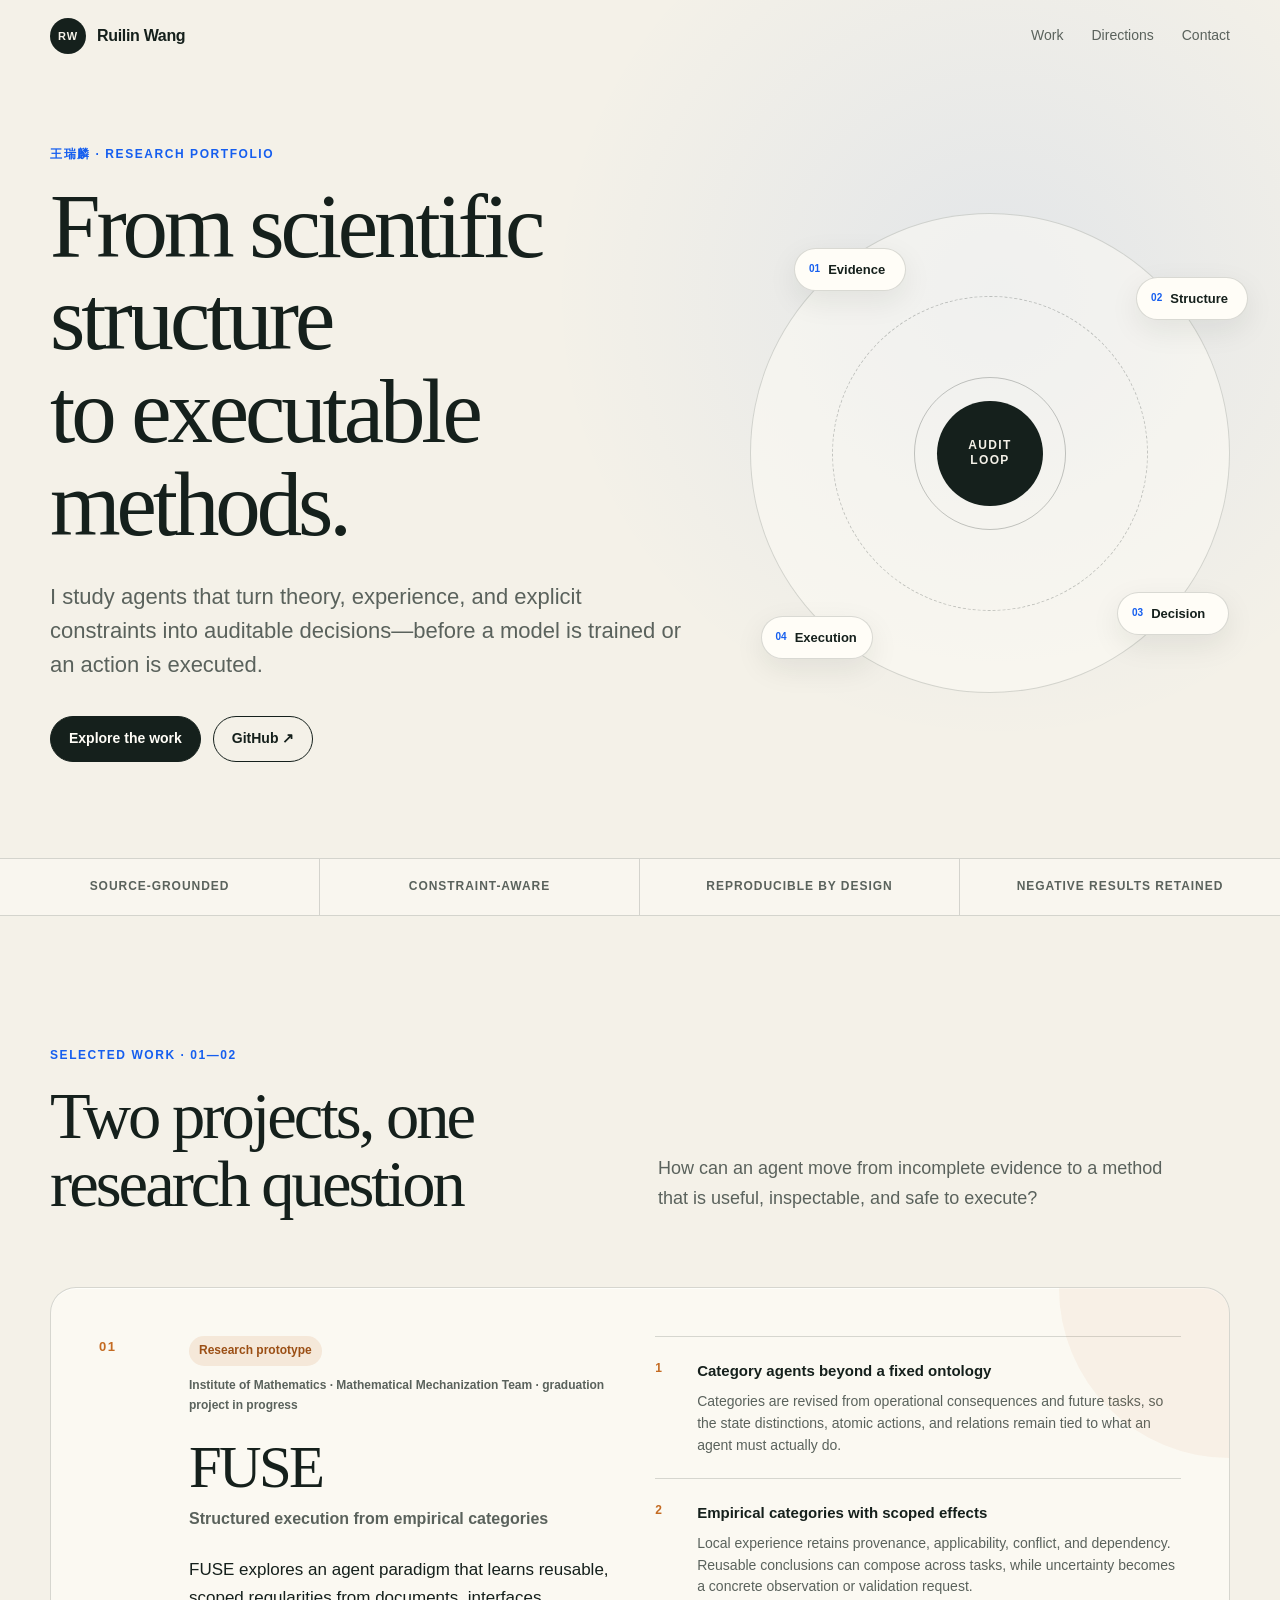
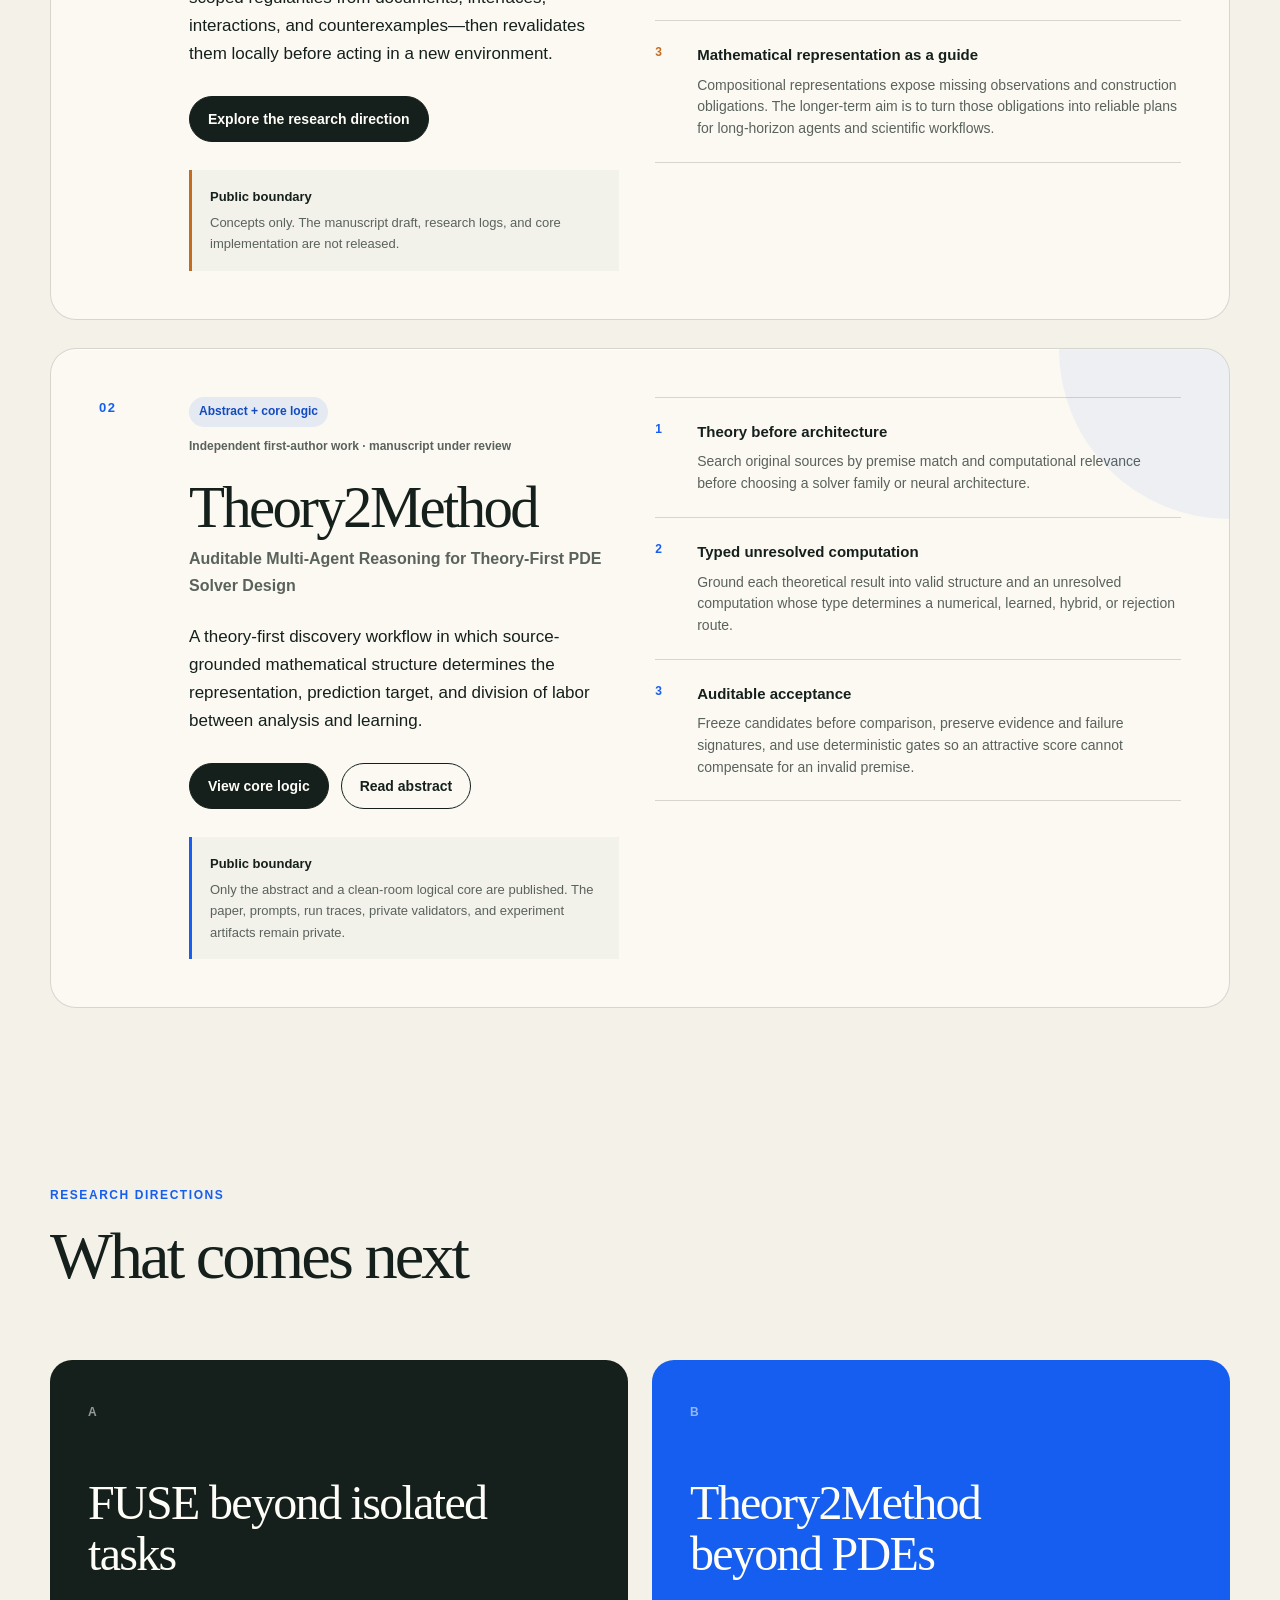
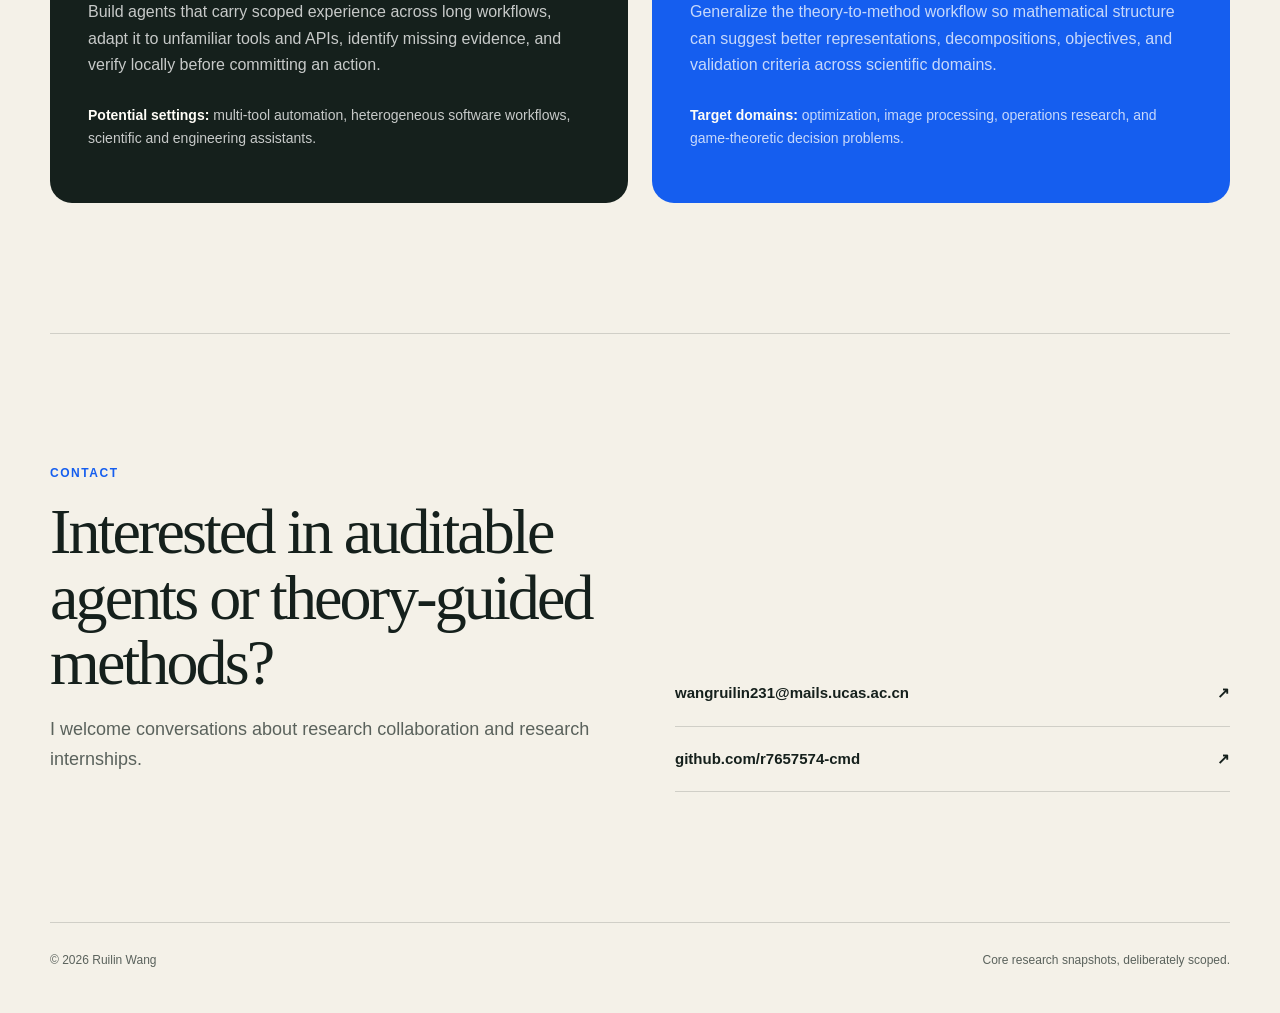
==== index.html @ 45736b16 "Build public research portfolio for FUSE and Theory2Method" ====
<!doctype html>
<html lang="en">
<head>
  <meta charset="utf-8">
  <meta name="viewport" content="width=device-width, initial-scale=1">
  <meta name="description" content="Ruilin Wang's research portfolio: structured agent execution and theory-first method discovery.">
  <meta name="theme-color" content="#f4f1e8">
  <title>Ruilin Wang — Research Portfolio</title>
  <link rel="icon" href="assets/mark.svg" type="image/svg+xml">
  <link rel="stylesheet" href="styles.css">
</head>
<body>
  <a class="skip-link" href="#main">Skip to content</a>

  <header class="site-header" data-header>
    <a class="brand" href="#top" aria-label="Ruilin Wang, home">
      <span class="brand-mark" aria-hidden="true">RW</span>
      <span>Ruilin Wang</span>
    </a>
    <nav class="nav" aria-label="Primary navigation">
      <a href="#work">Work</a>
      <a href="#directions">Directions</a>
      <a href="#contact">Contact</a>
    </nav>
  </header>

  <main id="main">
    <section class="hero" id="top">
      <div class="hero-copy reveal">
        <p class="eyebrow">王瑞麟 · Research portfolio</p>
        <h1>From scientific structure<br>to executable methods.</h1>
        <p class="hero-lede">
          I study agents that turn theory, experience, and explicit constraints into
          auditable decisions—before a model is trained or an action is executed.
        </p>
        <div class="hero-actions">
          <a class="button button-primary" href="#work">Explore the work</a>
          <a class="button button-quiet" href="https://github.com/r7657574-cmd" rel="me">GitHub ↗</a>
        </div>
      </div>

      <div class="hero-diagram reveal" aria-label="Evidence, structure, decision, and execution research loop">
        <div class="orbit orbit-a"></div>
        <div class="orbit orbit-b"></div>
        <div class="diagram-node node-evidence"><span>01</span>Evidence</div>
        <div class="diagram-node node-structure"><span>02</span>Structure</div>
        <div class="diagram-node node-decision"><span>03</span>Decision</div>
        <div class="diagram-node node-execution"><span>04</span>Execution</div>
        <div class="diagram-core">AUDIT<br>LOOP</div>
      </div>
    </section>

    <section class="principle-strip" aria-label="Research principles">
      <p>Source-grounded</p>
      <p>Constraint-aware</p>
      <p>Reproducible by design</p>
      <p>Negative results retained</p>
    </section>

    <section class="section" id="work">
      <div class="section-heading reveal">
        <p class="eyebrow">Selected work · 01—02</p>
        <h2>Two projects, one research question</h2>
        <p>How can an agent move from incomplete evidence to a method that is useful, inspectable, and safe to execute?</p>
      </div>

      <article class="project project-fuse reveal" id="fuse">
        <div class="project-index">01</div>
        <div class="project-intro">
          <div class="project-meta">
            <span class="tag tag-amber">Research prototype</span>
            <span>Institute of Mathematics · Mathematical Mechanization Team · graduation project in progress</span>
          </div>
          <h3>FUSE</h3>
          <p class="project-subtitle">Structured execution from empirical categories</p>
          <p class="project-summary">
            FUSE explores an agent paradigm that learns reusable, scoped regularities from
            documents, interfaces, interactions, and counterexamples—then revalidates them
            locally before acting in a new environment.
          </p>
          <div class="project-actions">
            <a class="button button-primary" href="projects/fuse/">Explore the research direction</a>
          </div>
          <div class="release-note">
            <strong>Public boundary</strong>
            <span>Concepts only. The manuscript draft, research logs, and core implementation are not released.</span>
          </div>
        </div>
        <div class="contribution-list" aria-label="FUSE core ideas">
          <div class="contribution">
            <span>1</span>
            <div>
              <h4>Category agents beyond a fixed ontology</h4>
              <p>Categories are revised from operational consequences and future tasks, so the state distinctions, atomic actions, and relations remain tied to what an agent must actually do.</p>
            </div>
          </div>
          <div class="contribution">
            <span>2</span>
            <div>
              <h4>Empirical categories with scoped effects</h4>
              <p>Local experience retains provenance, applicability, conflict, and dependency. Reusable conclusions can compose across tasks, while uncertainty becomes a concrete observation or validation request.</p>
            </div>
          </div>
          <div class="contribution">
            <span>3</span>
            <div>
              <h4>Mathematical representation as a guide</h4>
              <p>Compositional representations expose missing observations and construction obligations. The longer-term aim is to turn those obligations into reliable plans for long-horizon agents and scientific workflows.</p>
            </div>
          </div>
        </div>
      </article>

      <article class="project project-t2m reveal" id="theory2method">
        <div class="project-index">02</div>
        <div class="project-intro">
          <div class="project-meta">
            <span class="tag tag-blue">Abstract + core logic</span>
            <span>Independent first-author work · manuscript under review</span>
          </div>
          <h3>Theory2Method</h3>
          <p class="project-subtitle">Auditable Multi-Agent Reasoning for Theory-First PDE Solver Design</p>
          <p class="project-summary">
            A theory-first discovery workflow in which source-grounded mathematical structure determines
            the representation, prediction target, and division of labor between analysis and learning.
          </p>
          <div class="project-actions">
            <a class="button button-primary" href="projects/theory2method/">View core logic</a>
            <button class="button button-quiet" type="button" data-dialog-open="t2m-abstract">Read abstract</button>
          </div>
          <div class="release-note">
            <strong>Public boundary</strong>
            <span>Only the abstract and a clean-room logical core are published. The paper, prompts, run traces, private validators, and experiment artifacts remain private.</span>
          </div>
        </div>
        <div class="contribution-list" aria-label="Theory2Method core contributions">
          <div class="contribution">
            <span>1</span>
            <div>
              <h4>Theory before architecture</h4>
              <p>Search original sources by premise match and computational relevance before choosing a solver family or neural architecture.</p>
            </div>
          </div>
          <div class="contribution">
            <span>2</span>
            <div>
              <h4>Typed unresolved computation</h4>
              <p>Ground each theoretical result into valid structure and an unresolved computation whose type determines a numerical, learned, hybrid, or rejection route.</p>
            </div>
          </div>
          <div class="contribution">
            <span>3</span>
            <div>
              <h4>Auditable acceptance</h4>
              <p>Freeze candidates before comparison, preserve evidence and failure signatures, and use deterministic gates so an attractive score cannot compensate for an invalid premise.</p>
            </div>
          </div>
        </div>
      </article>

    </section>

    <section class="section directions" id="directions">
      <div class="section-heading reveal">
        <p class="eyebrow">Research directions</p>
        <h2>What comes next</h2>
      </div>
      <div class="direction-grid">
        <article class="direction-card reveal">
          <span class="direction-number">A</span>
          <h3>FUSE beyond isolated tasks</h3>
          <p>Build agents that carry scoped experience across long workflows, adapt it to unfamiliar tools and APIs, identify missing evidence, and verify locally before committing an action.</p>
          <p class="direction-use"><strong>Potential settings:</strong> multi-tool automation, heterogeneous software workflows, scientific and engineering assistants.</p>
        </article>
        <article class="direction-card reveal">
          <span class="direction-number">B</span>
          <h3>Theory2Method beyond PDEs</h3>
          <p>Generalize the theory-to-method workflow so mathematical structure can suggest better representations, decompositions, objectives, and validation criteria across scientific domains.</p>
          <p class="direction-use"><strong>Target domains:</strong> optimization, image processing, operations research, and game-theoretic decision problems.</p>
        </article>
      </div>
    </section>

    <section class="contact section" id="contact">
      <div class="contact-copy reveal">
        <p class="eyebrow">Contact</p>
        <h2>Interested in auditable agents or theory-guided methods?</h2>
        <p>I welcome conversations about research collaboration and research internships.</p>
      </div>
      <div class="contact-links reveal">
        <a href="mailto:wangruilin231@mails.ucas.ac.cn">wangruilin231@mails.ucas.ac.cn <span>↗</span></a>
        <a href="https://github.com/r7657574-cmd" rel="me">github.com/r7657574-cmd <span>↗</span></a>
      </div>
    </section>
  </main>

  <footer>
    <span>© <span data-year></span> Ruilin Wang</span>
    <span>Core research snapshots, deliberately scoped.</span>
  </footer>

  <dialog class="abstract-dialog" id="t2m-abstract" aria-labelledby="abstract-title">
    <div class="dialog-topline">
      <p class="eyebrow">Public draft abstract</p>
      <button class="dialog-close" type="button" data-dialog-close aria-label="Close abstract">×</button>
    </div>
    <h2 id="abstract-title">Theory2Method</h2>
    <p>
      Partial differential equations (PDEs) underpin models of transport, diffusion, fluids,
      elasticity, and many other physical systems, while AI4PDE increasingly seeks reusable
      learned solvers for parameterized PDE families. Most neural PDE pipelines, however,
      select a representation or architecture before asking whether mathematical theory can
      restructure the computation. We introduce Theory2Method, a multi-agent system in which
      every task starts from the same frozen, task-independent taxonomy of broad theory
      categories and the same original-source search environment. A Theory Search Agent
      formulates queries, retrieves source passages, and selects results by premise match and
      computational relevance; a Method Design Agent grounds the selected result into
      solver-relevant structure, validity conditions, and a typed unresolved computation. A
      deterministic type-aware selector then chooses a numerical or learned route, and coupled
      validators assess theory-instance validity and method effectiveness. The resulting
      portfolio includes exact numerical transformations, structure-guided learned methods,
      and rejection of an inadmissible stochastic proposal. Across the retained learned routes,
      the methods improve their prespecified matched comparators while satisfying the
      corresponding theory-derived checks. These results show how source-grounded agent
      reasoning can determine the representation, prediction target, and allocation between
      analysis and learning before model training.
    </p>
    <p class="dialog-note">Only this abstract is public. The manuscript remains private while under review.</p>
  </dialog>

  <script src="script.js"></script>
</body>
</html>
---- styles.css ----
:root {
  --paper: #f4f1e8;
  --paper-2: #eae5d8;
  --ink: #15201c;
  --muted: #5a625c;
  --line: rgba(21, 32, 28, 0.16);
  --blue: #155eef;
  --green: #087e5b;
  --amber: #c46b22;
  --white: #fffdf7;
  --shadow: 0 22px 70px rgba(43, 48, 39, 0.12);
}

* { box-sizing: border-box; }

html {
  scroll-behavior: smooth;
  scroll-padding-top: 88px;
}

body {
  margin: 0;
  background:
    radial-gradient(circle at 78% 7%, rgba(21, 94, 239, 0.08), transparent 28rem),
    var(--paper);
  color: var(--ink);
  font-family: Inter, ui-sans-serif, -apple-system, BlinkMacSystemFont, "Segoe UI", sans-serif;
  line-height: 1.65;
  -webkit-font-smoothing: antialiased;
}

a { color: inherit; }

.skip-link {
  position: fixed;
  left: 12px;
  top: -80px;
  z-index: 100;
  padding: 10px 14px;
  background: var(--ink);
  color: var(--white);
  transition: top 160ms ease;
}

.skip-link:focus { top: 12px; }

.site-header {
  position: sticky;
  top: 0;
  z-index: 20;
  display: flex;
  align-items: center;
  justify-content: space-between;
  width: min(1180px, calc(100% - 40px));
  margin: 0 auto;
  padding: 18px 0;
  border-bottom: 1px solid transparent;
  transition: background 180ms ease, border-color 180ms ease, backdrop-filter 180ms ease;
}

.site-header.scrolled {
  width: 100%;
  padding-inline: max(20px, calc((100% - 1180px) / 2));
  background: rgba(244, 241, 232, 0.88);
  border-color: var(--line);
  backdrop-filter: blur(14px);
}

.brand {
  display: inline-flex;
  align-items: center;
  gap: 11px;
  font-weight: 760;
  text-decoration: none;
  letter-spacing: -0.02em;
}

.brand-mark {
  display: grid;
  place-items: center;
  width: 36px;
  height: 36px;
  border-radius: 50%;
  background: var(--ink);
  color: var(--paper);
  font-size: 11px;
  letter-spacing: 0.08em;
}

.nav { display: flex; gap: 28px; }

.nav a {
  color: var(--muted);
  font-size: 14px;
  text-decoration: none;
}

.nav a:hover, .nav a:focus-visible { color: var(--ink); }

.hero {
  display: grid;
  grid-template-columns: minmax(0, 1.12fr) minmax(360px, 0.88fr);
  align-items: center;
  gap: 40px;
  width: min(1180px, calc(100% - 40px));
  min-height: 710px;
  margin: 0 auto;
  padding: 72px 0 96px;
}

.eyebrow {
  margin: 0 0 16px;
  color: var(--blue);
  font-size: 12px;
  font-weight: 760;
  letter-spacing: 0.13em;
  text-transform: uppercase;
}

h1, h2, h3, h4, p { margin-top: 0; }

h1, h2, .project h3 {
  font-family: Georgia, "Times New Roman", serif;
  font-weight: 500;
  letter-spacing: -0.045em;
  line-height: 1.02;
}

h1 {
  max-width: 760px;
  margin-bottom: 28px;
  font-size: clamp(56px, 7.1vw, 100px);
}

.hero-lede {
  max-width: 650px;
  margin-bottom: 34px;
  color: var(--muted);
  font-size: clamp(18px, 2vw, 22px);
  line-height: 1.55;
}

.hero-actions, .project-actions {
  display: flex;
  flex-wrap: wrap;
  gap: 12px;
}

.button {
  display: inline-flex;
  align-items: center;
  justify-content: center;
  min-height: 46px;
  padding: 10px 18px;
  border: 1px solid var(--ink);
  border-radius: 999px;
  background: transparent;
  color: var(--ink);
  font: inherit;
  font-size: 14px;
  font-weight: 690;
  text-decoration: none;
  cursor: pointer;
  transition: transform 150ms ease, background 150ms ease, color 150ms ease;
}

.button:hover, .button:focus-visible { transform: translateY(-2px); }
.button-primary { background: var(--ink); color: var(--white); }
.button-primary:hover, .button-primary:focus-visible { background: var(--blue); border-color: var(--blue); }
.button-quiet:hover, .button-quiet:focus-visible { background: var(--white); }

.hero-diagram {
  position: relative;
  justify-self: end;
  width: min(100%, 480px);
  aspect-ratio: 1;
  border: 1px solid var(--line);
  border-radius: 50%;
  background: rgba(255, 253, 247, 0.48);
}

.orbit {
  position: absolute;
  inset: 17%;
  border: 1px dashed rgba(21, 32, 28, 0.24);
  border-radius: 50%;
}

.orbit-b { inset: 34%; border-style: solid; }

.diagram-core {
  position: absolute;
  inset: 39%;
  display: grid;
  place-items: center;
  border-radius: 50%;
  background: var(--ink);
  color: var(--paper);
  font-size: 12px;
  font-weight: 760;
  letter-spacing: 0.11em;
  line-height: 1.3;
  text-align: center;
}

.diagram-node {
  position: absolute;
  display: flex;
  align-items: center;
  gap: 8px;
  min-width: 112px;
  padding: 10px 14px;
  border: 1px solid var(--line);
  border-radius: 999px;
  background: var(--white);
  box-shadow: 0 10px 30px rgba(21, 32, 28, 0.08);
  font-size: 13px;
  font-weight: 700;
}

.diagram-node span { color: var(--blue); font-size: 10px; }
.node-evidence { top: 7%; left: 9%; }
.node-structure { top: 13%; right: -4%; }
.node-decision { right: 0; bottom: 12%; }
.node-execution { left: 2%; bottom: 7%; }

.principle-strip {
  display: grid;
  grid-template-columns: repeat(4, 1fr);
  border-block: 1px solid var(--line);
  background: rgba(255, 253, 247, 0.42);
}

.principle-strip p {
  margin: 0;
  padding: 18px 24px;
  border-right: 1px solid var(--line);
  color: var(--muted);
  font-size: 12px;
  font-weight: 720;
  letter-spacing: 0.08em;
  text-align: center;
  text-transform: uppercase;
}

.principle-strip p:last-child { border-right: 0; }

.section {
  width: min(1180px, calc(100% - 40px));
  margin: 0 auto;
  padding: 130px 0;
}

.section-heading {
  display: grid;
  grid-template-columns: 1fr 1fr;
  gap: 36px;
  margin-bottom: 70px;
}

.section-heading .eyebrow { grid-column: 1 / -1; margin-bottom: -20px; }

.section-heading h2 {
  margin-bottom: 0;
  font-size: clamp(44px, 5.2vw, 72px);
}

.section-heading > p:last-child {
  align-self: end;
  max-width: 520px;
  margin-bottom: 4px;
  color: var(--muted);
  font-size: 18px;
}

.project {
  position: relative;
  display: grid;
  grid-template-columns: 54px minmax(0, 0.9fr) minmax(0, 1.1fr);
  gap: 36px;
  margin-bottom: 28px;
  padding: 48px;
  overflow: hidden;
  border: 1px solid var(--line);
  border-radius: 26px;
  background: rgba(255, 253, 247, 0.63);
  box-shadow: 0 1px 0 rgba(255, 255, 255, 0.65) inset;
}

.project::after {
  content: "";
  position: absolute;
  right: -170px;
  top: -170px;
  width: 340px;
  height: 340px;
  border-radius: 50%;
  background: var(--project-accent, var(--blue));
  opacity: 0.06;
}

.project-fuse { --project-accent: var(--amber); }
.project-t2m { --project-accent: var(--blue); }

.project-index {
  color: var(--project-accent);
  font-size: 13px;
  font-weight: 800;
  letter-spacing: 0.12em;
}

.project-intro { min-width: 0; }

.project-meta {
  display: flex;
  flex-wrap: wrap;
  align-items: center;
  gap: 10px 14px;
  margin-bottom: 22px;
  color: var(--muted);
  font-size: 12px;
  font-weight: 650;
}

.tag {
  padding: 5px 10px;
  border-radius: 999px;
  font-weight: 760;
}

.tag-amber { background: rgba(196, 107, 34, 0.12); color: #9b4f15; }
.tag-blue { background: rgba(21, 94, 239, 0.1); color: #124bc0; }
.tag-green { background: rgba(8, 126, 91, 0.1); color: #066449; }

.project h3 {
  margin-bottom: 8px;
  font-size: clamp(38px, 4.6vw, 66px);
}

.project h3.long-title {
  max-width: 650px;
  font-size: clamp(31px, 3.5vw, 50px);
  line-height: 1.08;
}

.project-subtitle {
  margin-bottom: 24px;
  color: var(--muted);
  font-size: 16px;
  font-weight: 620;
}

.project-summary {
  max-width: 600px;
  margin-bottom: 28px;
  font-size: 17px;
}

.release-note {
  display: grid;
  gap: 4px;
  margin-top: 28px;
  padding: 16px 18px;
  border-left: 3px solid var(--project-accent);
  background: rgba(21, 32, 28, 0.035);
  font-size: 13px;
}

.release-note span { color: var(--muted); }

.contribution-list {
  align-self: stretch;
  border-top: 1px solid var(--line);
}

.contribution {
  display: grid;
  grid-template-columns: 28px 1fr;
  gap: 14px;
  padding: 22px 0;
  border-bottom: 1px solid var(--line);
}

.contribution > span {
  color: var(--project-accent);
  font-size: 12px;
  font-weight: 800;
}

.contribution h4 {
  margin-bottom: 7px;
  font-size: 15px;
}

.contribution p {
  margin-bottom: 0;
  color: var(--muted);
  font-size: 14px;
  line-height: 1.55;
}

.directions { padding-top: 20px; }
.directions .section-heading { grid-template-columns: 1fr; }

.direction-grid {
  display: grid;
  grid-template-columns: 1fr 1fr;
  gap: 24px;
}

.direction-card {
  min-height: 360px;
  padding: 38px;
  border-radius: 22px;
  background: var(--ink);
  color: var(--white);
}

.direction-card:nth-child(2) { background: var(--blue); }
.direction-number { color: rgba(255, 255, 255, 0.55); font-size: 12px; font-weight: 800; }

.direction-card h3 {
  max-width: 420px;
  margin: 54px 0 20px;
  font-family: Georgia, "Times New Roman", serif;
  font-size: clamp(32px, 4vw, 48px);
  font-weight: 500;
  line-height: 1.05;
  letter-spacing: -0.035em;
}

.direction-card p { max-width: 500px; color: rgba(255, 255, 255, 0.76); }
.direction-use { margin-top: 26px; font-size: 14px; }
.direction-use strong { color: var(--white); }

.contact {
  display: grid;
  grid-template-columns: 1fr 1fr;
  gap: 70px;
  border-top: 1px solid var(--line);
}

.contact h2 {
  max-width: 650px;
  margin-bottom: 20px;
  font-size: clamp(40px, 5vw, 66px);
}

.contact-copy > p:last-child { color: var(--muted); font-size: 18px; }

.contact-links {
  align-self: end;
  display: grid;
}

.contact-links a {
  display: flex;
  justify-content: space-between;
  gap: 20px;
  padding: 20px 0;
  border-bottom: 1px solid var(--line);
  font-size: 15px;
  font-weight: 680;
  text-decoration: none;
}

.contact-links a:hover span { transform: translate(3px, -3px); }
.contact-links span { transition: transform 150ms ease; }

footer {
  display: flex;
  justify-content: space-between;
  gap: 24px;
  width: min(1180px, calc(100% - 40px));
  margin: 0 auto;
  padding: 28px 0 42px;
  border-top: 1px solid var(--line);
  color: var(--muted);
  font-size: 12px;
}

.abstract-dialog {
  width: min(760px, calc(100% - 32px));
  max-height: min(760px, calc(100vh - 48px));
  padding: 34px;
  border: 1px solid var(--line);
  border-radius: 24px;
  background: var(--paper);
  color: var(--ink);
  box-shadow: var(--shadow);
}

.abstract-dialog::backdrop { background: rgba(15, 21, 18, 0.62); backdrop-filter: blur(4px); }
.dialog-topline { display: flex; align-items: center; justify-content: space-between; gap: 24px; }
.dialog-topline .eyebrow { margin-bottom: 0; }

.dialog-close {
  width: 40px;
  height: 40px;
  border: 1px solid var(--line);
  border-radius: 50%;
  background: var(--white);
  color: var(--ink);
  font-size: 24px;
  cursor: pointer;
}

.abstract-dialog h2 { margin: 24px 0; font-size: 44px; }
.abstract-dialog > p { color: var(--muted); }
.abstract-dialog .dialog-note { margin: 24px 0 0; padding-top: 18px; border-top: 1px solid var(--line); font-size: 13px; }

.reveal {
  opacity: 0;
  transform: translateY(18px);
  transition: opacity 600ms ease, transform 600ms ease;
}

.reveal.visible { opacity: 1; transform: none; }

@media (max-width: 900px) {
  .hero { grid-template-columns: 1fr; min-height: auto; padding-top: 70px; }
  .hero-diagram { justify-self: center; width: min(440px, 90vw); margin-top: 36px; }
  .project { grid-template-columns: 40px 1fr; }
  .contribution-list { grid-column: 2; margin-top: 20px; }
  .section-heading, .contact { grid-template-columns: 1fr; }
  .section-heading .eyebrow { margin-bottom: -6px; }
  .direction-card { min-height: 390px; }
}

@media (max-width: 680px) {
  .site-header { width: min(100% - 28px, 1180px); }
  .site-header.scrolled { padding-inline: 14px; }
  .nav { gap: 14px; }
  .nav a { font-size: 12px; }
  .hero, .section, footer { width: min(100% - 28px, 1180px); }
  .hero { padding: 56px 0 70px; }
  h1 { font-size: clamp(48px, 16vw, 72px); }
  .hero-diagram { display: none; }
  .principle-strip { grid-template-columns: 1fr 1fr; }
  .principle-strip p:nth-child(2) { border-right: 0; }
  .principle-strip p:nth-child(-n+2) { border-bottom: 1px solid var(--line); }
  .section { padding: 92px 0; }
  .section-heading { margin-bottom: 44px; }
  .project { grid-template-columns: 1fr; gap: 18px; padding: 28px 22px; border-radius: 18px; }
  .project-index { grid-column: 1; }
  .contribution-list { grid-column: 1; }
  .direction-grid { grid-template-columns: 1fr; }
  .direction-card { min-height: 330px; padding: 28px; }
  .contact { gap: 24px; }
  footer { flex-direction: column; }
}

@media (prefers-reduced-motion: reduce) {
  html { scroll-behavior: auto; }
  *, *::before, *::after { transition-duration: 0.01ms !important; animation-duration: 0.01ms !important; }
  .reveal { opacity: 1; transform: none; }
}
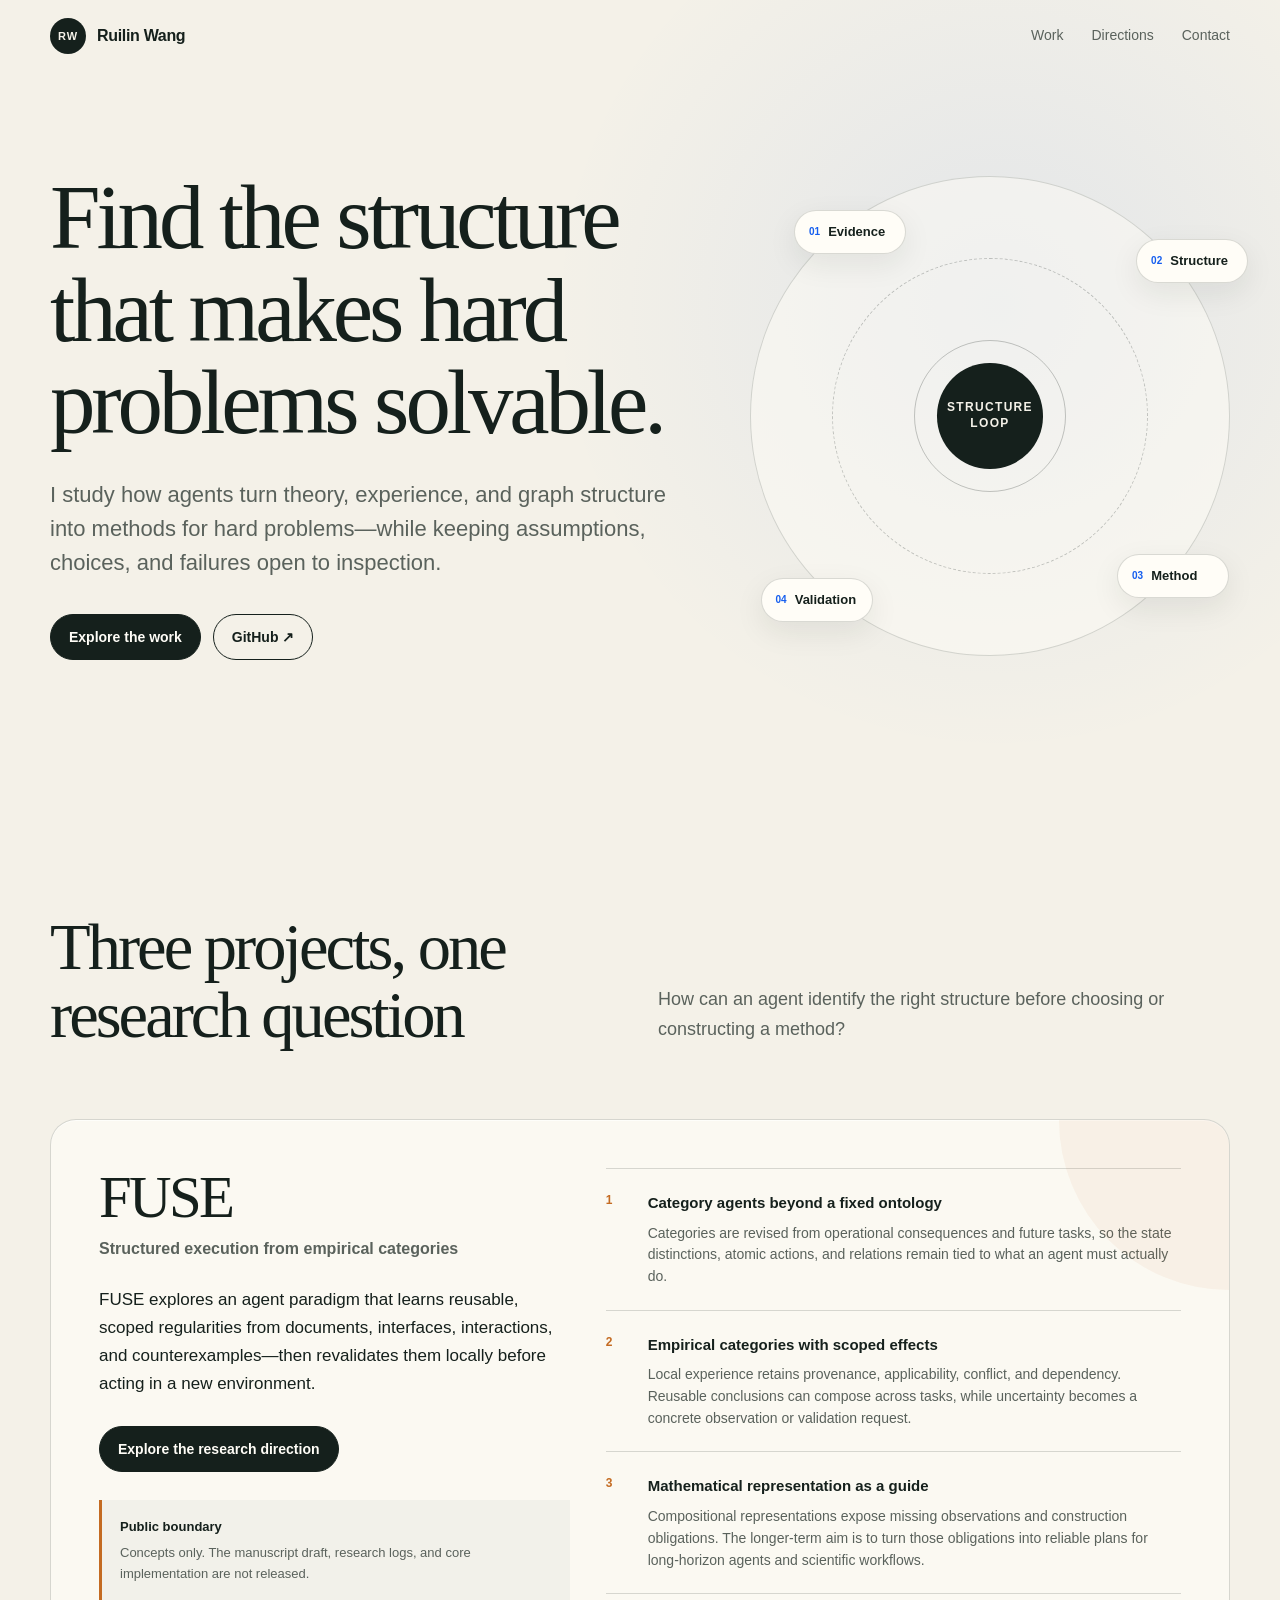
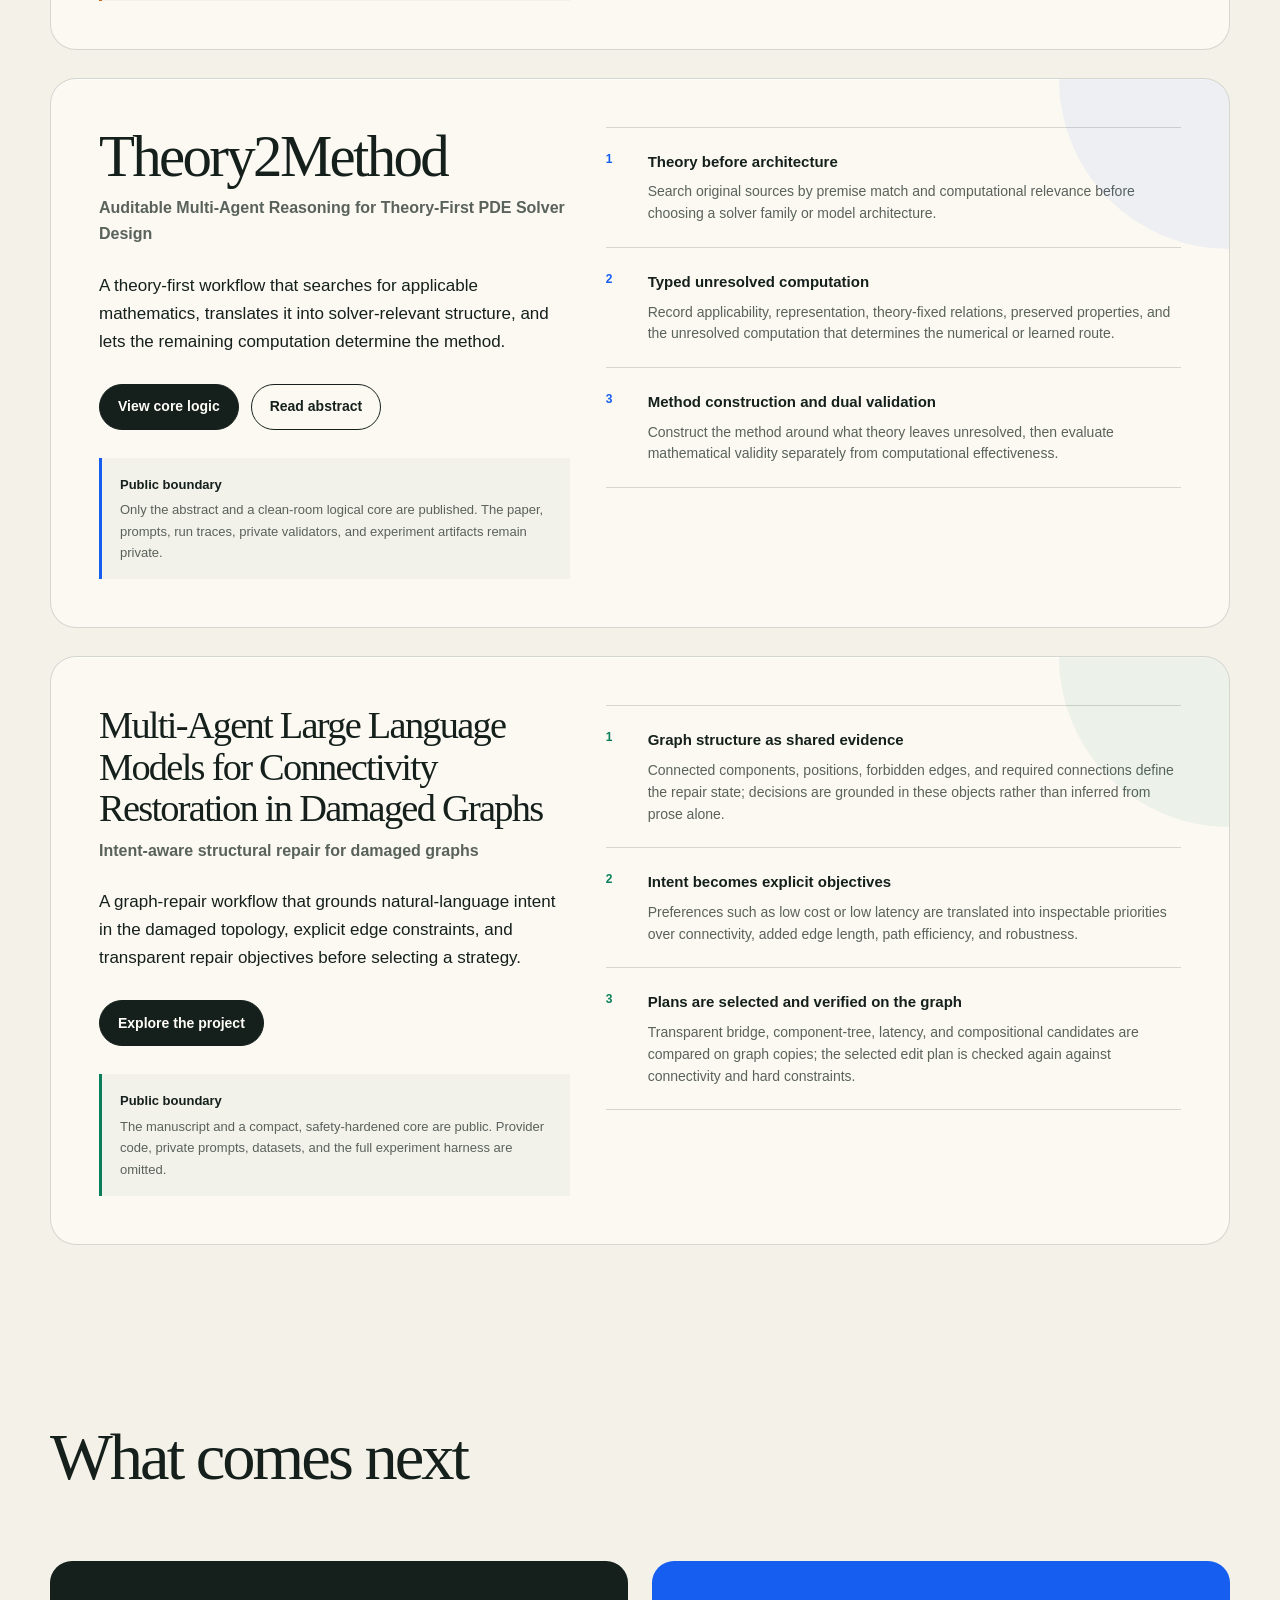
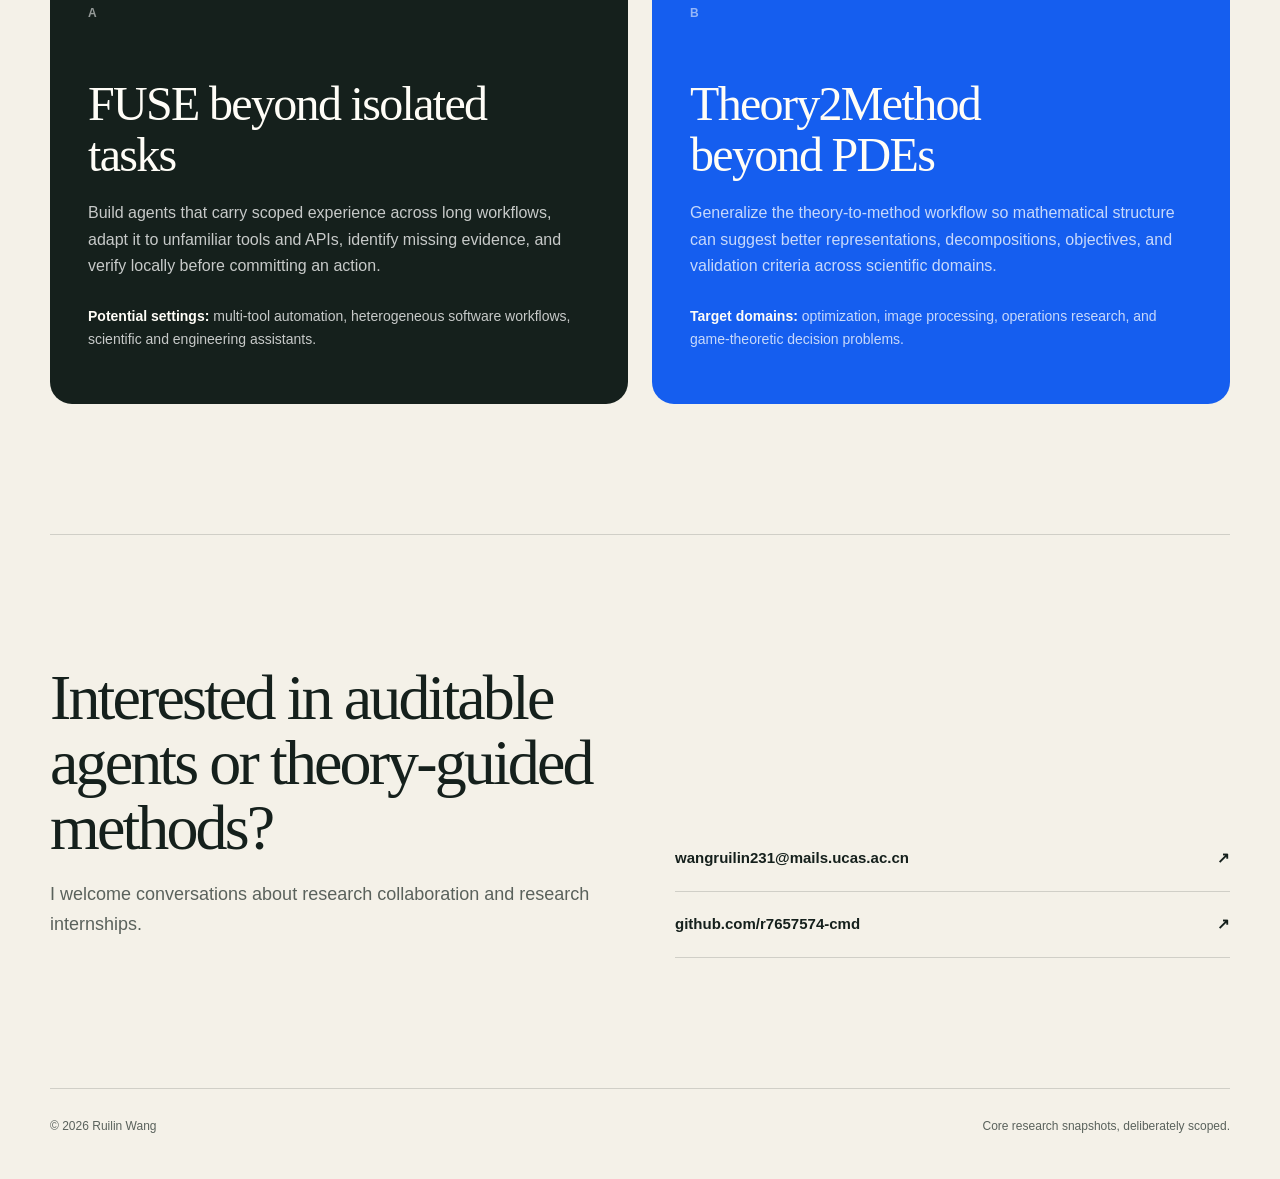
==== commit 661ead8c: "Add graph restoration project and refocus Theory2Method" ====
--- a/index.html
+++ b/index.html
@@ -3,7 +3,7 @@
 <head>
   <meta charset="utf-8">
   <meta name="viewport" content="width=device-width, initial-scale=1">
-  <meta name="description" content="Ruilin Wang's research portfolio: structured agent execution and theory-first method discovery.">
+  <meta name="description" content="Ruilin Wang's research portfolio: structure-guided agents, theory-to-method design, and intent-aware graph repair.">
   <meta name="theme-color" content="#f4f1e8">
   <title>Ruilin Wang — Research Portfolio</title>
   <link rel="icon" href="assets/mark.svg" type="image/svg+xml">
@@ -27,11 +27,10 @@
   <main id="main">
     <section class="hero" id="top">
       <div class="hero-copy reveal">
-        <p class="eyebrow">王瑞麟 · Research portfolio</p>
-        <h1>From scientific structure<br>to executable methods.</h1>
+        <h1>Find the structure that makes hard problems solvable.</h1>
         <p class="hero-lede">
-          I study agents that turn theory, experience, and explicit constraints into
-          auditable decisions—before a model is trained or an action is executed.
+          I study how agents turn theory, experience, and graph structure into methods for
+          hard problems—while keeping assumptions, choices, and failures open to inspection.
         </p>
         <div class="hero-actions">
           <a class="button button-primary" href="#work">Explore the work</a>
@@ -39,38 +38,25 @@
         </div>
       </div>
 
-      <div class="hero-diagram reveal" aria-label="Evidence, structure, decision, and execution research loop">
+      <div class="hero-diagram reveal" aria-label="Evidence, structure, method, and validation research loop">
         <div class="orbit orbit-a"></div>
         <div class="orbit orbit-b"></div>
         <div class="diagram-node node-evidence"><span>01</span>Evidence</div>
         <div class="diagram-node node-structure"><span>02</span>Structure</div>
-        <div class="diagram-node node-decision"><span>03</span>Decision</div>
-        <div class="diagram-node node-execution"><span>04</span>Execution</div>
-        <div class="diagram-core">AUDIT<br>LOOP</div>
-      </div>
-    </section>
-
-    <section class="principle-strip" aria-label="Research principles">
-      <p>Source-grounded</p>
-      <p>Constraint-aware</p>
-      <p>Reproducible by design</p>
-      <p>Negative results retained</p>
+        <div class="diagram-node node-decision"><span>03</span>Method</div>
+        <div class="diagram-node node-execution"><span>04</span>Validation</div>
+        <div class="diagram-core">STRUCTURE<br>LOOP</div>
+      </div>
     </section>
 
     <section class="section" id="work">
       <div class="section-heading reveal">
-        <p class="eyebrow">Selected work · 01—02</p>
-        <h2>Two projects, one research question</h2>
-        <p>How can an agent move from incomplete evidence to a method that is useful, inspectable, and safe to execute?</p>
+        <h2>Three projects, one research question</h2>
+        <p>How can an agent identify the right structure before choosing or constructing a method?</p>
       </div>
 
       <article class="project project-fuse reveal" id="fuse">
-        <div class="project-index">01</div>
         <div class="project-intro">
-          <div class="project-meta">
-            <span class="tag tag-amber">Research prototype</span>
-            <span>Institute of Mathematics · Mathematical Mechanization Team · graduation project in progress</span>
-          </div>
           <h3>FUSE</h3>
           <p class="project-subtitle">Structured execution from empirical categories</p>
           <p class="project-summary">
@@ -112,17 +98,12 @@
       </article>
 
       <article class="project project-t2m reveal" id="theory2method">
-        <div class="project-index">02</div>
         <div class="project-intro">
-          <div class="project-meta">
-            <span class="tag tag-blue">Abstract + core logic</span>
-            <span>Independent first-author work · manuscript under review</span>
-          </div>
           <h3>Theory2Method</h3>
           <p class="project-subtitle">Auditable Multi-Agent Reasoning for Theory-First PDE Solver Design</p>
           <p class="project-summary">
-            A theory-first discovery workflow in which source-grounded mathematical structure determines
-            the representation, prediction target, and division of labor between analysis and learning.
+            A theory-first workflow that searches for applicable mathematics, translates it into
+            solver-relevant structure, and lets the remaining computation determine the method.
           </p>
           <div class="project-actions">
             <a class="button button-primary" href="projects/theory2method/">View core logic</a>
@@ -138,21 +119,62 @@
             <span>1</span>
             <div>
               <h4>Theory before architecture</h4>
-              <p>Search original sources by premise match and computational relevance before choosing a solver family or neural architecture.</p>
+              <p>Search original sources by premise match and computational relevance before choosing a solver family or model architecture.</p>
             </div>
           </div>
           <div class="contribution">
             <span>2</span>
             <div>
               <h4>Typed unresolved computation</h4>
-              <p>Ground each theoretical result into valid structure and an unresolved computation whose type determines a numerical, learned, hybrid, or rejection route.</p>
+              <p>Record applicability, representation, theory-fixed relations, preserved properties, and the unresolved computation that determines the numerical or learned route.</p>
             </div>
           </div>
           <div class="contribution">
             <span>3</span>
             <div>
-              <h4>Auditable acceptance</h4>
-              <p>Freeze candidates before comparison, preserve evidence and failure signatures, and use deterministic gates so an attractive score cannot compensate for an invalid premise.</p>
+              <h4>Method construction and dual validation</h4>
+              <p>Construct the method around what theory leaves unresolved, then evaluate mathematical validity separately from computational effectiveness.</p>
+            </div>
+          </div>
+        </div>
+      </article>
+
+      <article class="project project-graph reveal" id="graph-repair">
+        <div class="project-intro">
+          <h3 class="long-title">Multi-Agent Large Language Models for Connectivity Restoration in Damaged Graphs</h3>
+          <p class="project-subtitle">Intent-aware structural repair for damaged graphs</p>
+          <p class="project-summary">
+            A graph-repair workflow that grounds natural-language intent in the damaged topology,
+            explicit edge constraints, and transparent repair objectives before selecting a strategy.
+          </p>
+          <div class="project-actions">
+            <a class="button button-primary" href="projects/graph-connectivity/">Explore the project</a>
+          </div>
+          <div class="release-note">
+            <strong>Public boundary</strong>
+            <span>The manuscript and a compact, safety-hardened core are public. Provider code, private prompts, datasets, and the full experiment harness are omitted.</span>
+          </div>
+        </div>
+        <div class="contribution-list" aria-label="Graph connectivity restoration core contributions">
+          <div class="contribution">
+            <span>1</span>
+            <div>
+              <h4>Graph structure as shared evidence</h4>
+              <p>Connected components, positions, forbidden edges, and required connections define the repair state; decisions are grounded in these objects rather than inferred from prose alone.</p>
+            </div>
+          </div>
+          <div class="contribution">
+            <span>2</span>
+            <div>
+              <h4>Intent becomes explicit objectives</h4>
+              <p>Preferences such as low cost or low latency are translated into inspectable priorities over connectivity, added edge length, path efficiency, and robustness.</p>
+            </div>
+          </div>
+          <div class="contribution">
+            <span>3</span>
+            <div>
+              <h4>Plans are selected and verified on the graph</h4>
+              <p>Transparent bridge, component-tree, latency, and compositional candidates are compared on graph copies; the selected edit plan is checked again against connectivity and hard constraints.</p>
             </div>
           </div>
         </div>
@@ -162,7 +184,6 @@
 
     <section class="section directions" id="directions">
       <div class="section-heading reveal">
-        <p class="eyebrow">Research directions</p>
         <h2>What comes next</h2>
       </div>
       <div class="direction-grid">
@@ -183,7 +204,6 @@
 
     <section class="contact section" id="contact">
       <div class="contact-copy reveal">
-        <p class="eyebrow">Contact</p>
         <h2>Interested in auditable agents or theory-guided methods?</h2>
         <p>I welcome conversations about research collaboration and research internships.</p>
       </div>
@@ -201,7 +221,6 @@
 
   <dialog class="abstract-dialog" id="t2m-abstract" aria-labelledby="abstract-title">
     <div class="dialog-topline">
-      <p class="eyebrow">Public draft abstract</p>
       <button class="dialog-close" type="button" data-dialog-close aria-label="Close abstract">×</button>
     </div>
     <h2 id="abstract-title">Theory2Method</h2>
@@ -209,21 +228,25 @@
       Partial differential equations (PDEs) underpin models of transport, diffusion, fluids,
       elasticity, and many other physical systems, while AI4PDE increasingly seeks reusable
       learned solvers for parameterized PDE families. Most neural PDE pipelines, however,
-      select a representation or architecture before asking whether mathematical theory can
-      restructure the computation. We introduce Theory2Method, a multi-agent system in which
-      every task starts from the same frozen, task-independent taxonomy of broad theory
-      categories and the same original-source search environment. A Theory Search Agent
-      formulates queries, retrieves source passages, and selects results by premise match and
-      computational relevance; a Method Design Agent grounds the selected result into
-      solver-relevant structure, validity conditions, and a typed unresolved computation. A
-      deterministic type-aware selector then chooses a numerical or learned route, and coupled
-      validators assess theory-instance validity and method effectiveness. The resulting
-      portfolio includes exact numerical transformations, structure-guided learned methods,
-      and rejection of an inadmissible stochastic proposal. Across the retained learned routes,
-      the methods improve their prespecified matched comparators while satisfying the
-      corresponding theory-derived checks. These results show how source-grounded agent
-      reasoning can determine the representation, prediction target, and allocation between
-      analysis and learning before model training.
+      select a representation or model architecture before determining whether mathematical
+      theory can fundamentally restructure the computational problem. We introduce
+      Theory2Method, a multi-agent system that uses mathematical theory upstream of solver
+      selection. All tasks start from the same task-independent taxonomy of broad mathematical
+      theory categories and a common original-source search environment. A Theory Search Agent
+      retrieves candidate mathematical results and selects theories whose assumptions match the
+      target PDE and whose conclusions have plausible computational relevance. A Method Design
+      Agent then grounds the selected theory into solver-relevant computational structure,
+      applicability conditions, and a typed unresolved computation. A deterministic type-aware
+      selector uses this unresolved computation to choose a numerical or learned implementation
+      route, while coupled validators assess both theory-instance validity and method
+      effectiveness. Across a diverse PDE portfolio, the resulting methods include exact
+      numerical transformations, structure-guided learned solvers, and rejection of
+      mathematically inadmissible proposals. The retained learned methods improve their
+      prespecified matched comparators while satisfying the corresponding theory-derived
+      validity conditions. These results demonstrate a practical role for large language model
+      agents in AI4PDE beyond architecture or hyperparameter search: using mathematical theory
+      to determine the representation, prediction target, and computational allocation before
+      model training.
     </p>
     <p class="dialog-note">Only this abstract is public. The manuscript remains private while under review.</p>
   </dialog>
--- a/styles.css
+++ b/styles.css
@@ -224,27 +224,6 @@
 .node-decision { right: 0; bottom: 12%; }
 .node-execution { left: 2%; bottom: 7%; }
 
-.principle-strip {
-  display: grid;
-  grid-template-columns: repeat(4, 1fr);
-  border-block: 1px solid var(--line);
-  background: rgba(255, 253, 247, 0.42);
-}
-
-.principle-strip p {
-  margin: 0;
-  padding: 18px 24px;
-  border-right: 1px solid var(--line);
-  color: var(--muted);
-  font-size: 12px;
-  font-weight: 720;
-  letter-spacing: 0.08em;
-  text-align: center;
-  text-transform: uppercase;
-}
-
-.principle-strip p:last-child { border-right: 0; }
-
 .section {
   width: min(1180px, calc(100% - 40px));
   margin: 0 auto;
@@ -257,8 +236,6 @@
   gap: 36px;
   margin-bottom: 70px;
 }
-
-.section-heading .eyebrow { grid-column: 1 / -1; margin-bottom: -20px; }
 
 .section-heading h2 {
   margin-bottom: 0;
@@ -276,7 +253,7 @@
 .project {
   position: relative;
   display: grid;
-  grid-template-columns: 54px minmax(0, 0.9fr) minmax(0, 1.1fr);
+  grid-template-columns: minmax(0, 0.9fr) minmax(0, 1.1fr);
   gap: 36px;
   margin-bottom: 28px;
   padding: 48px;
@@ -301,36 +278,9 @@
 
 .project-fuse { --project-accent: var(--amber); }
 .project-t2m { --project-accent: var(--blue); }
-
-.project-index {
-  color: var(--project-accent);
-  font-size: 13px;
-  font-weight: 800;
-  letter-spacing: 0.12em;
-}
+.project-graph { --project-accent: var(--green); }
 
 .project-intro { min-width: 0; }
-
-.project-meta {
-  display: flex;
-  flex-wrap: wrap;
-  align-items: center;
-  gap: 10px 14px;
-  margin-bottom: 22px;
-  color: var(--muted);
-  font-size: 12px;
-  font-weight: 650;
-}
-
-.tag {
-  padding: 5px 10px;
-  border-radius: 999px;
-  font-weight: 760;
-}
-
-.tag-amber { background: rgba(196, 107, 34, 0.12); color: #9b4f15; }
-.tag-blue { background: rgba(21, 94, 239, 0.1); color: #124bc0; }
-.tag-green { background: rgba(8, 126, 91, 0.1); color: #066449; }
 
 .project h3 {
   margin-bottom: 8px;
@@ -338,8 +288,8 @@
 }
 
 .project h3.long-title {
-  max-width: 650px;
-  font-size: clamp(31px, 3.5vw, 50px);
+  max-width: 760px;
+  font-size: clamp(29px, 3vw, 44px);
   line-height: 1.08;
 }
 
@@ -491,7 +441,7 @@
 }
 
 .abstract-dialog::backdrop { background: rgba(15, 21, 18, 0.62); backdrop-filter: blur(4px); }
-.dialog-topline { display: flex; align-items: center; justify-content: space-between; gap: 24px; }
+.dialog-topline { display: flex; align-items: center; justify-content: flex-end; gap: 24px; }
 .dialog-topline .eyebrow { margin-bottom: 0; }
 
 .dialog-close {
@@ -520,10 +470,9 @@
 @media (max-width: 900px) {
   .hero { grid-template-columns: 1fr; min-height: auto; padding-top: 70px; }
   .hero-diagram { justify-self: center; width: min(440px, 90vw); margin-top: 36px; }
-  .project { grid-template-columns: 40px 1fr; }
-  .contribution-list { grid-column: 2; margin-top: 20px; }
+  .project { grid-template-columns: 1fr; }
+  .contribution-list { grid-column: 1; margin-top: 20px; }
   .section-heading, .contact { grid-template-columns: 1fr; }
-  .section-heading .eyebrow { margin-bottom: -6px; }
   .direction-card { min-height: 390px; }
 }
 
@@ -536,13 +485,9 @@
   .hero { padding: 56px 0 70px; }
   h1 { font-size: clamp(48px, 16vw, 72px); }
   .hero-diagram { display: none; }
-  .principle-strip { grid-template-columns: 1fr 1fr; }
-  .principle-strip p:nth-child(2) { border-right: 0; }
-  .principle-strip p:nth-child(-n+2) { border-bottom: 1px solid var(--line); }
   .section { padding: 92px 0; }
   .section-heading { margin-bottom: 44px; }
   .project { grid-template-columns: 1fr; gap: 18px; padding: 28px 22px; border-radius: 18px; }
-  .project-index { grid-column: 1; }
   .contribution-list { grid-column: 1; }
   .direction-grid { grid-template-columns: 1fr; }
   .direction-card { min-height: 330px; padding: 28px; }
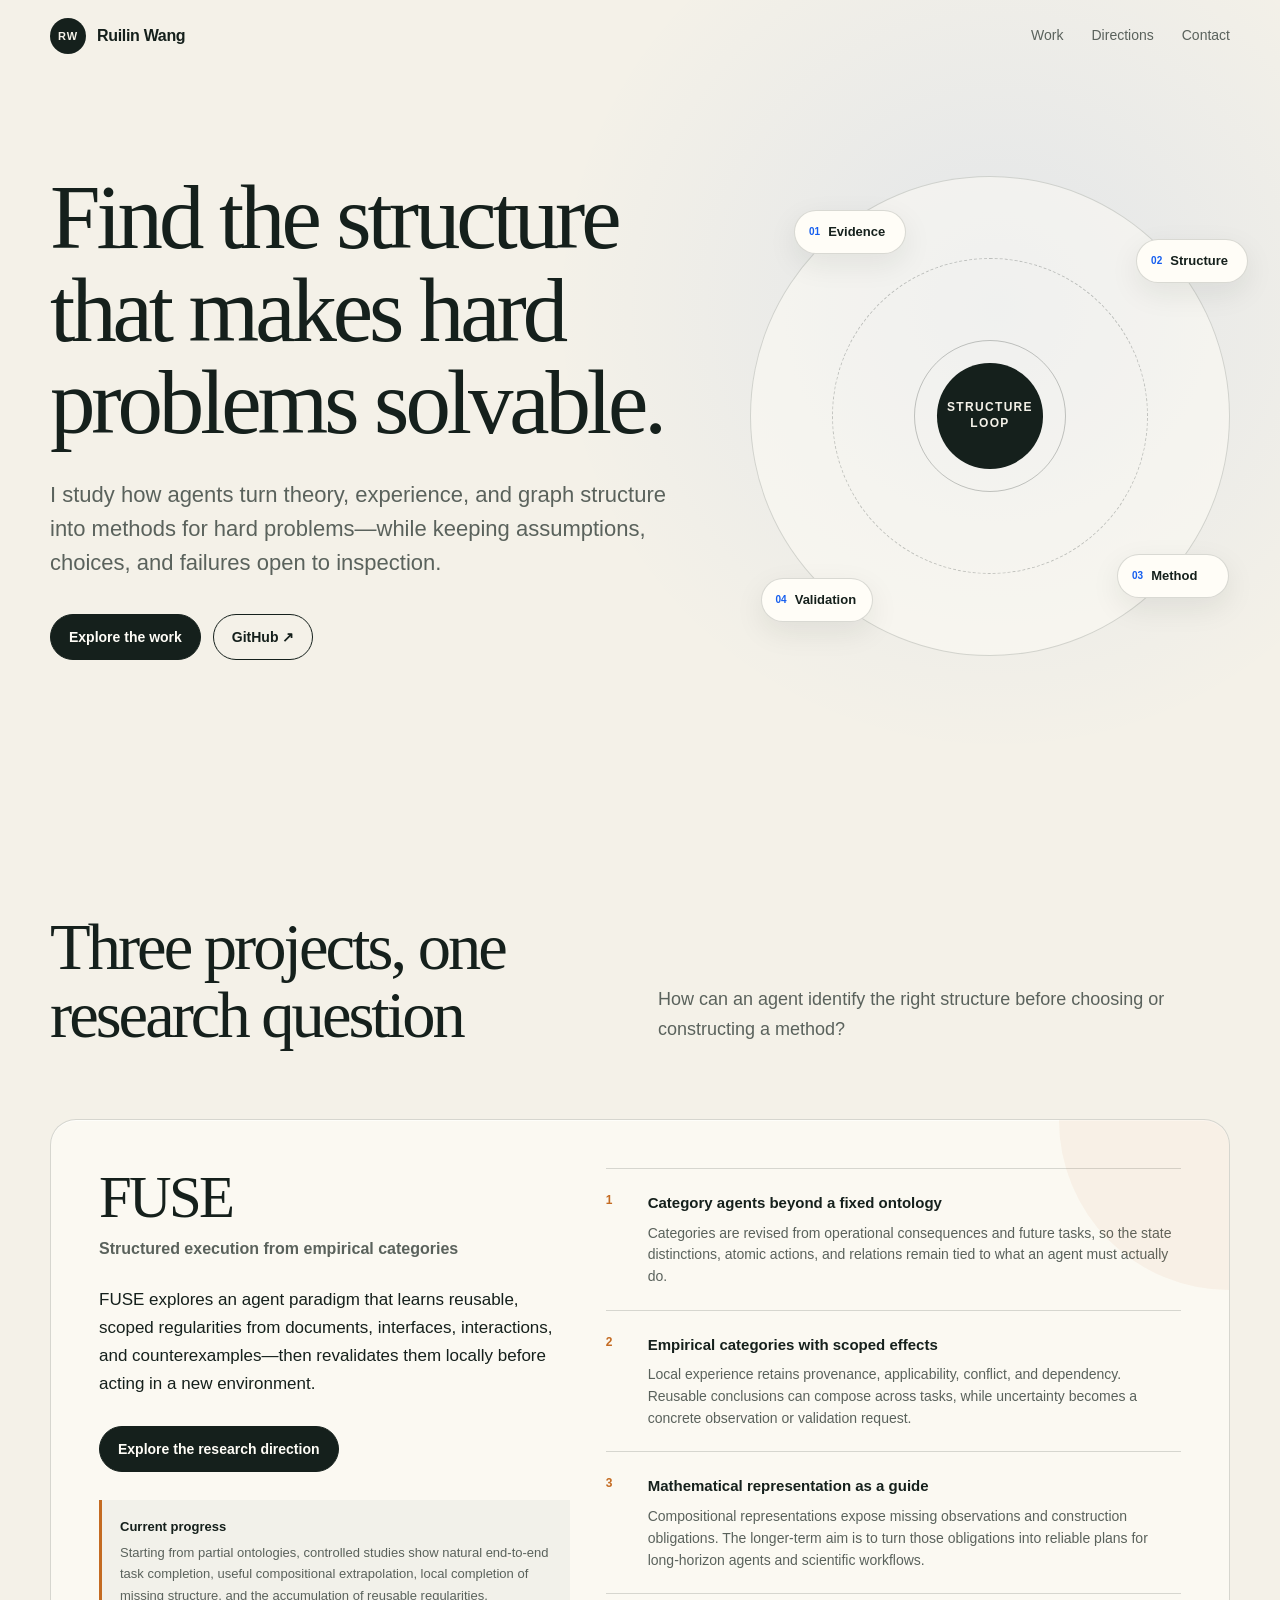
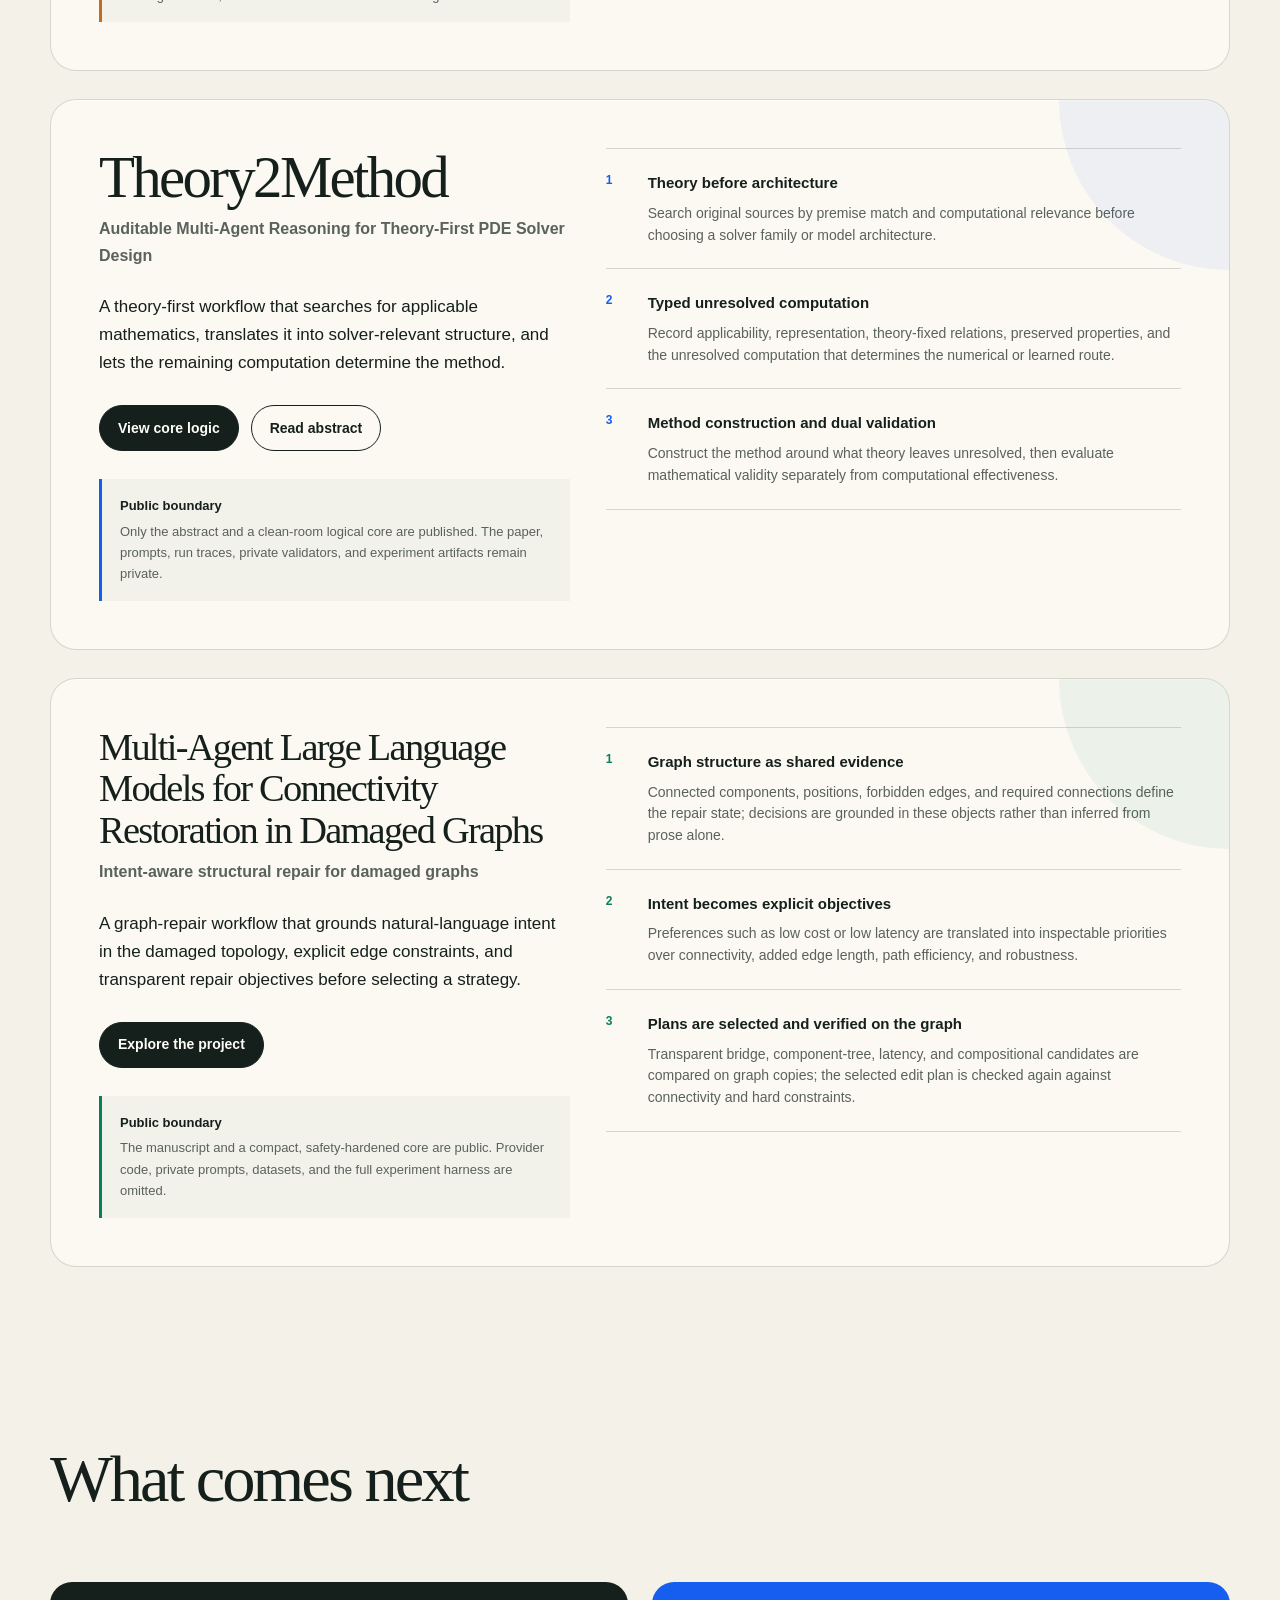
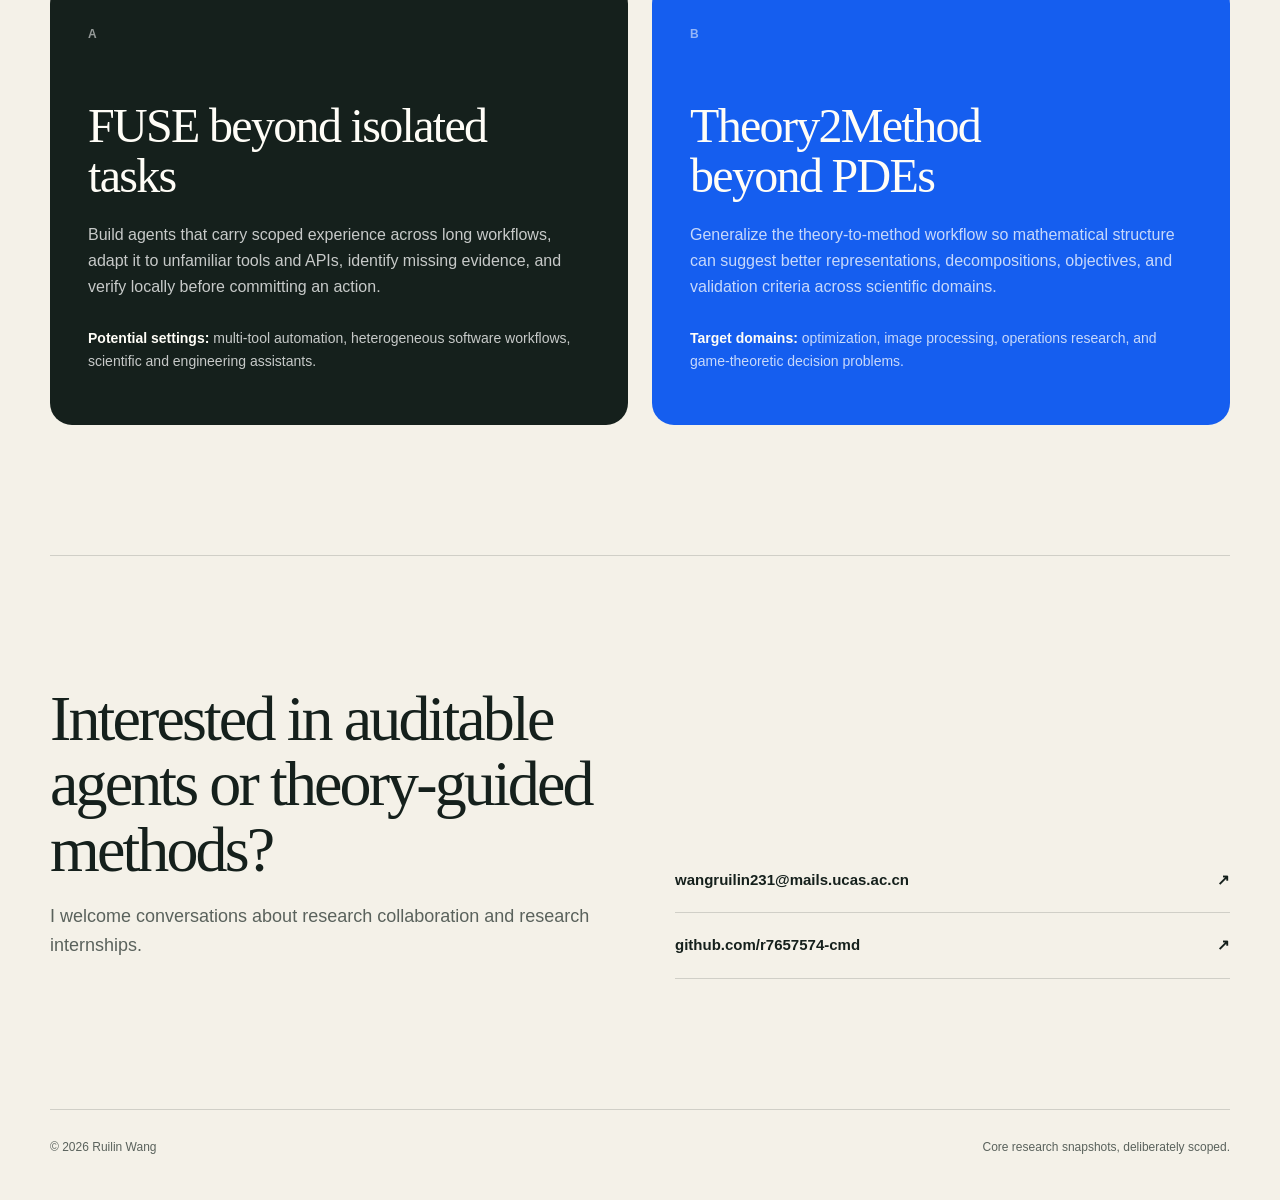
==== commit 32993f5e: "Refocus FUSE page on two progress directions" ====
--- a/index.html
+++ b/index.html
@@ -68,8 +68,8 @@
             <a class="button button-primary" href="projects/fuse/">Explore the research direction</a>
           </div>
           <div class="release-note">
-            <strong>Public boundary</strong>
-            <span>Concepts only. The manuscript draft, research logs, and core implementation are not released.</span>
+            <strong>Current progress</strong>
+            <span>Starting from partial ontologies, controlled studies show natural end-to-end task completion, useful compositional extrapolation, local completion of missing structure, and the accumulation of reusable regularities.</span>
           </div>
         </div>
         <div class="contribution-list" aria-label="FUSE core ideas">
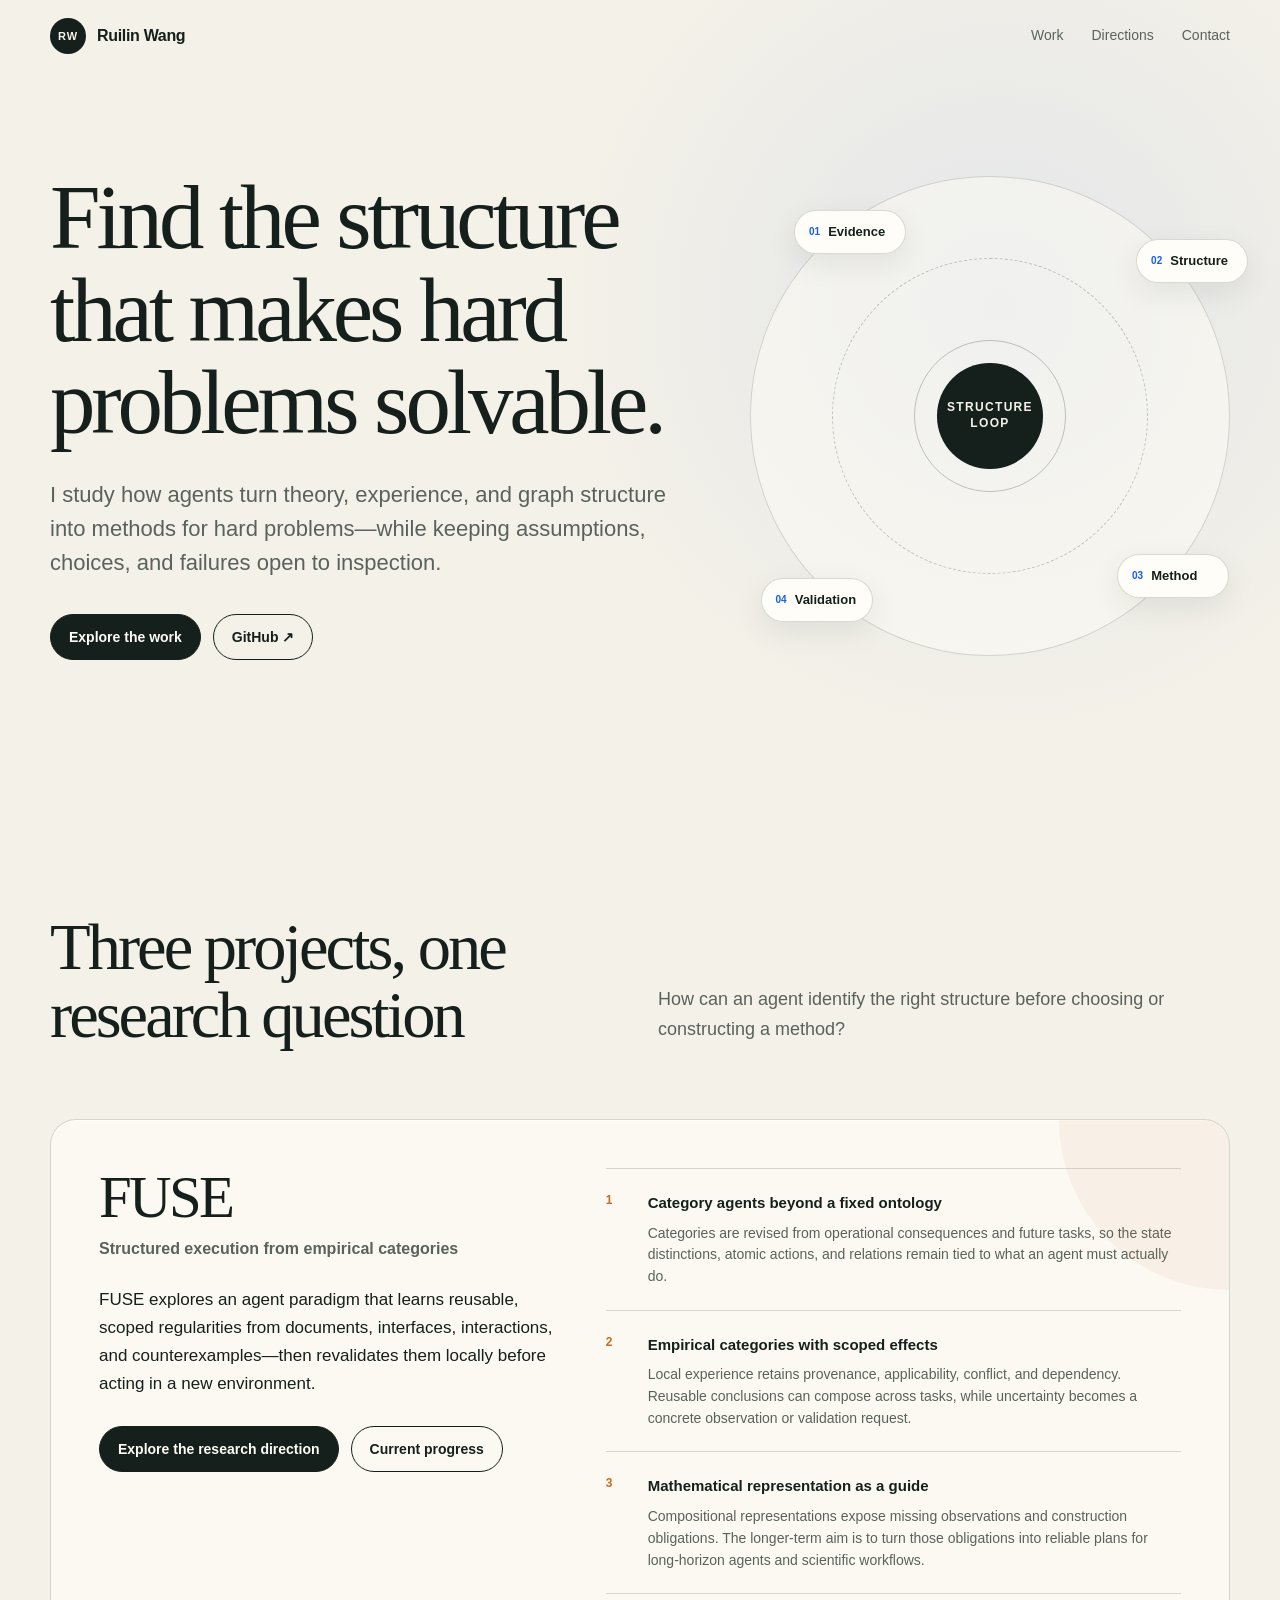
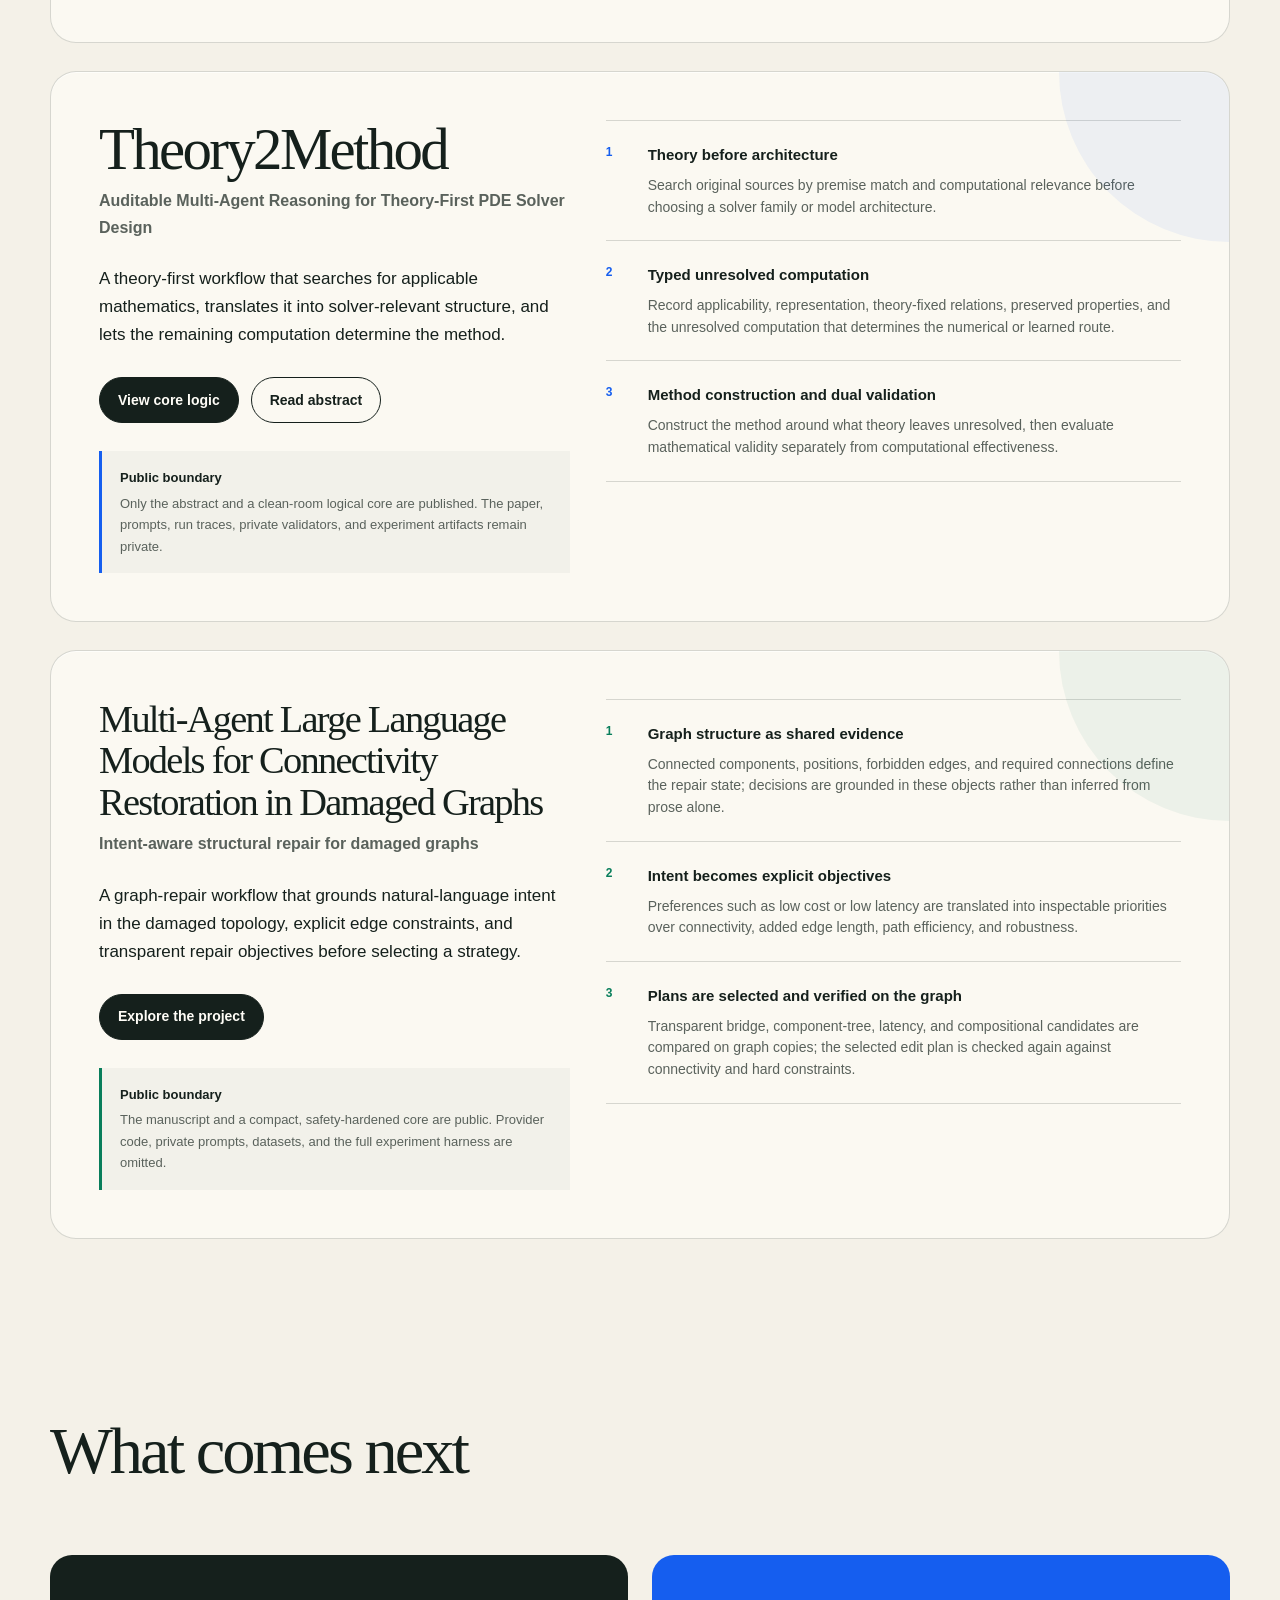
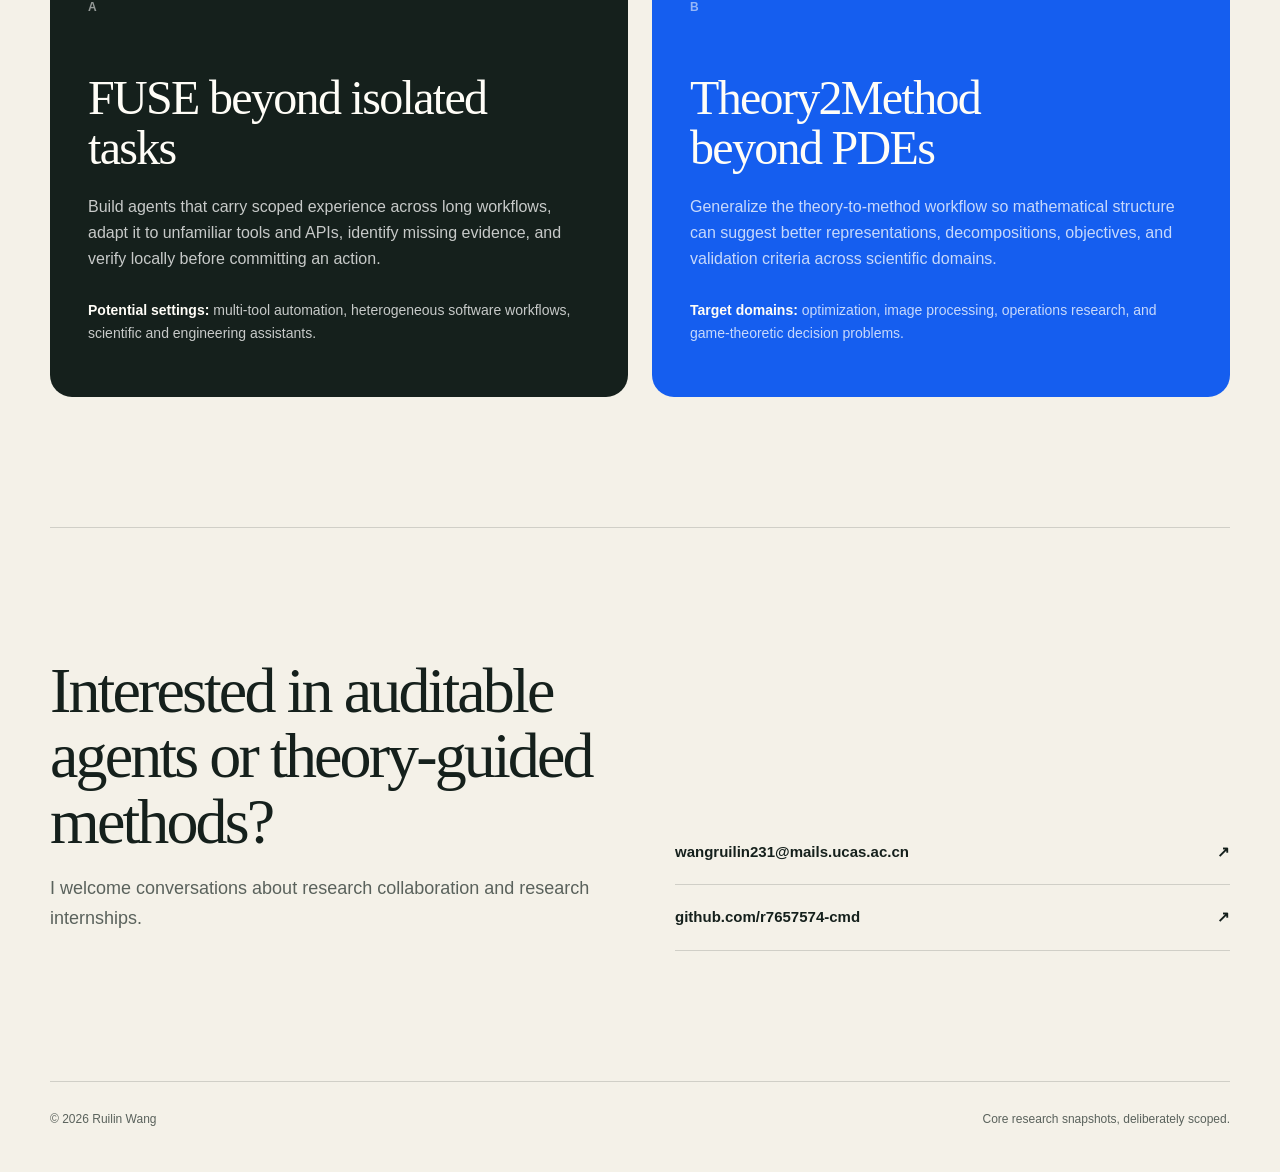
==== commit 4b0a7fb1: "Add linked FUSE current progress section" ====
--- a/index.html
+++ b/index.html
@@ -66,10 +66,7 @@
           </p>
           <div class="project-actions">
             <a class="button button-primary" href="projects/fuse/">Explore the research direction</a>
-          </div>
-          <div class="release-note">
-            <strong>Current progress</strong>
-            <span>Starting from partial ontologies, controlled studies show natural end-to-end task completion, useful compositional extrapolation, local completion of missing structure, and the accumulation of reusable regularities.</span>
+            <a class="button button-quiet" href="projects/fuse/#current-progress">Current progress</a>
           </div>
         </div>
         <div class="contribution-list" aria-label="FUSE core ideas">
